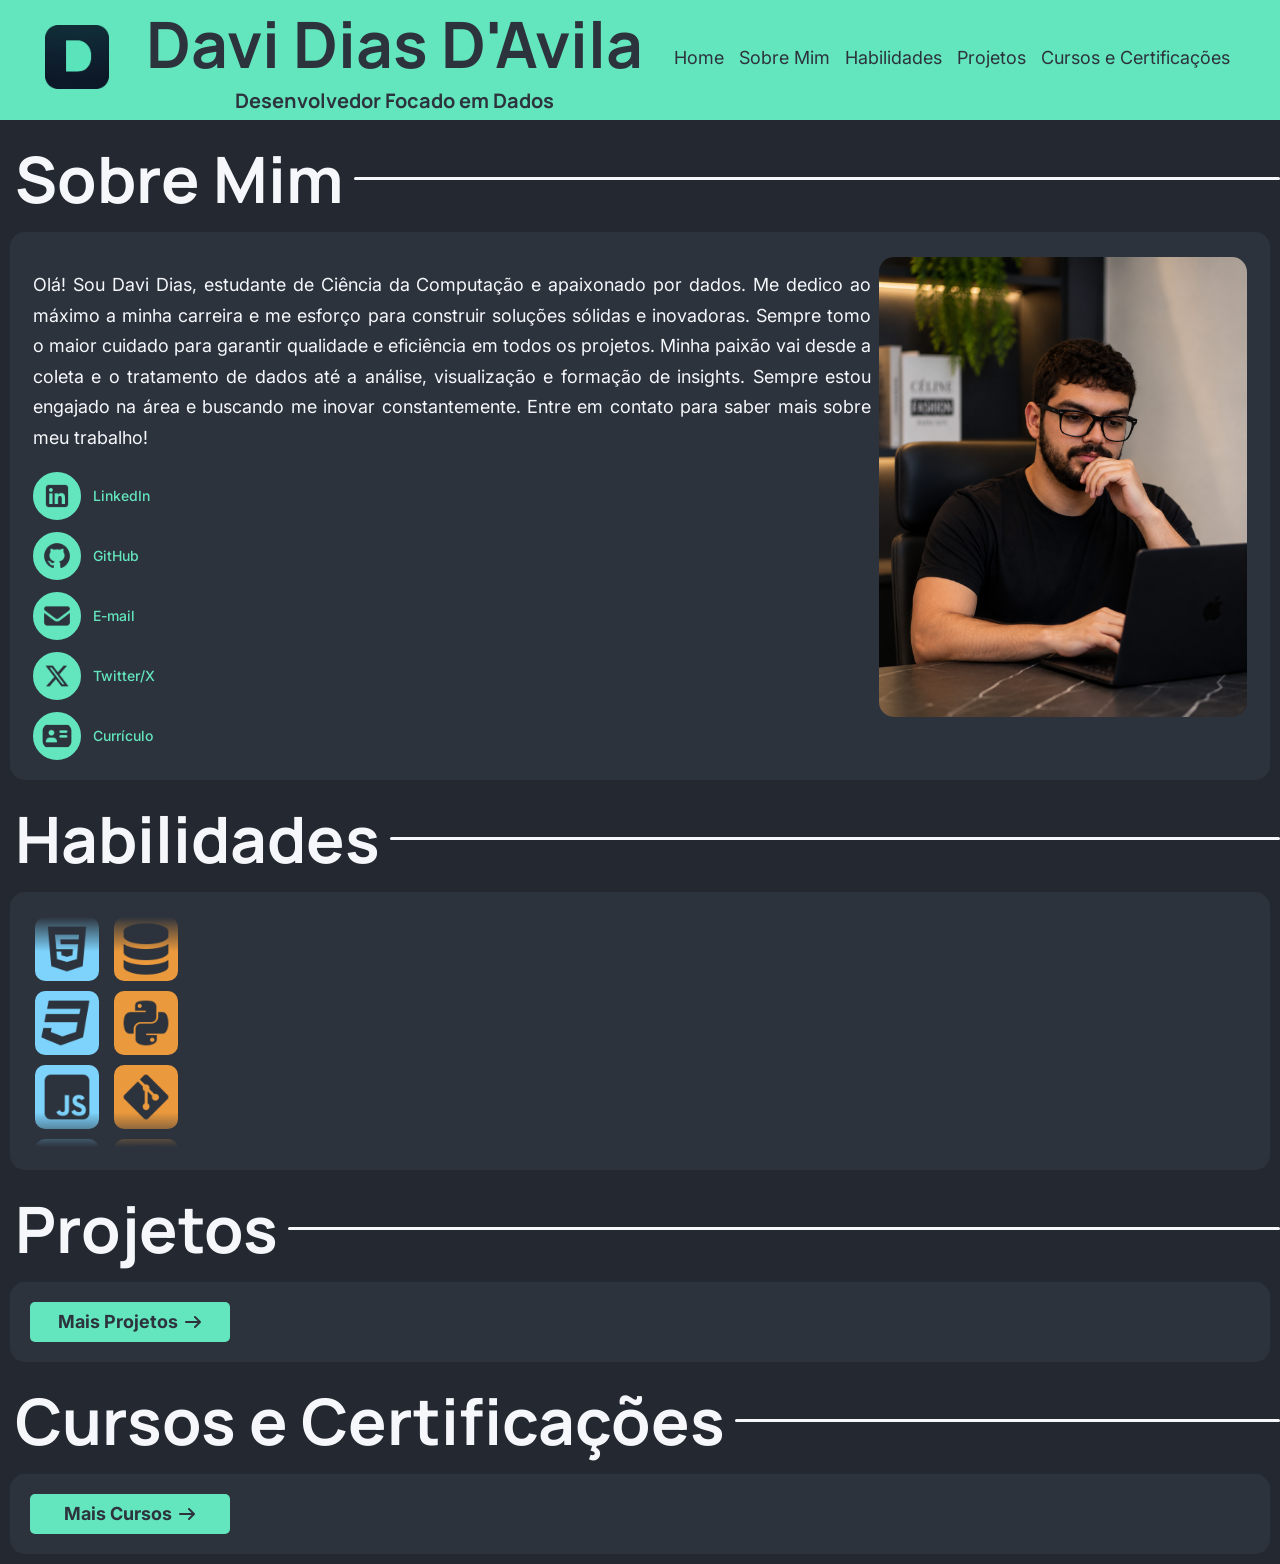
==== index.html @ 7c2f7d50 "Template basico da Home completo" ====
<!DOCTYPE html>
<html lang="en">
<head>
    <meta charset="UTF-8">
    <meta name="viewport" content="width=device-width, initial-scale=1.0">
    <link rel="preconnect" href="https://fonts.googleapis.com">
    <link rel="preconnect" href="https://fonts.gstatic.com" crossorigin>
    <link href="https://fonts.googleapis.com/css2?family=Inter:wght@400;500;600&family=Manrope:wght@400;500;600;700;800&display=swap" rel="stylesheet">
    
    <!-- Estilização Global -->
    <link rel="stylesheet" href="css/style.css">
    <!-- Estilização Cabeçalho -->
    <link rel="stylesheet" href="css/header.css">
    <!-- Estilização Conteúdo-->
     <link rel="stylesheet" href="css/content.css">
    
    <link rel="icon" href="assets/img/favicon.ico" type="image/png">
    <script src="js/script.js"></script>
    <title>Home - Davi Dias</title>
</head>
<body>
    <header>
        <div class="header-container">

            <img src="assets/img/Logo.png" alt="Logo" class="logo">
            
            <div class="title-container">    
                <h1 class="site-title">Davi Dias D'Avila</h1>
                <h2 class="site-subtitle">Desenvolvedor Focado em Dados</h2>
            </div>

                <ul class="links">
                    <li><a href="index.html">Home</a></li>
                    <li><a href="#about">Sobre Mim</a></li>
                    <li><a href="#skills">Habilidades</a></li>
                    <li><a href="#projects">Projetos</a></li>
                    <li><a href="#courses">Cursos e Certificações</a></li>
                </ul>

        </div>
    </header>
    <div class="section">
        <h1 id="about" class="section-title">Sobre Mim</h1>
    </div>
    

    <div class="container">

        <div class="about-container">
            <p> 
                Olá! Sou Davi Dias, estudante de Ciência da Computação e apaixonado por dados. 
                Me dedico ao máximo a minha carreira e me esforço para construir soluções sólidas e inovadoras.
                Sempre tomo o maior cuidado para garantir qualidade e eficiência em todos os projetos.
                Minha paixão vai desde a coleta e o tratamento de dados até a análise, visualização e formação de insights.
                Sempre estou engajado na área e buscando me inovar constantemente.
                Entre em contato para saber mais sobre meu trabalho!
            </p>

            <ul class="social-container">
                <li class="social-item">
                    <a
                        href="https://www.linkedin.com/in/davi-dias-davila-50b25a378/"
                        class="social-icon"
                        target="_blank"
                        rel="noopener noreferrer"
                        aria-label="LinkedIn"
                    >
                        <img src="assets/img/icons/linkedin_icon.png" alt="">
                        <span>LinkedIn</span>
                    </a>
                </li>

                <li class="social-item">
                    <a
                        href="https://github.com/Davi303004"
                        class="social-icon"
                        target="_blank"
                        rel="noopener noreferrer"
                        aria-label="GitHub"
                    >
                        <img src="assets/img/icons/github_icon.png" alt="">
                        <span>GitHub</span>
                    </a>
                </li>

                <li class="social-item">
                    <a
                        href="mailto:dddavila.dev@gmail.com"
                        class="social-icon"
                        aria-label="E-mail"
                    >
                        <img src="assets/img/icons/email_icon.png" alt="">
                        <span>E-mail</span>
                    </a>
                </li>

                <li class="social-item">
                    <a
                        href="https://x.com/39_DDDev"
                        class="social-icon"
                        target="_blank"
                        rel="noopener noreferrer"
                        aria-label="Twitter/X"
                    >
                        <img src="assets/img/icons/twitter_icon.png" alt="">
                        <span>Twitter/X</span>
                    </a>
                </li>

                <li class="social-item">
                    <a
                        href="assets/documents/Davi_Curriculum.pdf"
                        class="social-icon"
                        target="_blank"
                        rel="noopener noreferrer"
                        aria-label="Currículo"
                    >
                        <img src="assets/img/icons/curriculum_icon.png" alt="">
                        <span>Currículo</span>
                    </a>
                </li>

            </ul>
            
        </div>    
        <img src="assets/img/Pic.png" alt="Foto Davi Dias" class="profile-pic">
    </div>

    <div class="section">
        <h1 id="skills" class="section-title">Habilidades</h1>
    </div>

    <div class="container">

        <div class="container-slide">

            <!-- Coluna 1 -->
            <div class="icon-track">

                <div class="icon-group">
                    <img src="assets/img/icons/html_icon.png" alt="HTML">
                    <img src="assets/img/icons/css_icon.png" alt="CSS">
                    <img src="assets/img/icons/js_icon.png" alt="JavaScript">
                </div>

            <!-- Cópia -->
            <div class="icon-group" aria-hidden="true">
                <img src="assets/img/icons/html_icon.png" alt="">
                <img src="assets/img/icons/css_icon.png" alt="">
                <img src="assets/img/icons/js_icon.png" alt="">
            </div>

        </div>
        <!-- Coluna 2 -->
        <div class="icon-track reverse">

            <div class="icon-group">
                <img src="assets/img/icons/database_icon.png" alt="Database">
                <img src="assets/img/icons/python_icon.png" alt="Python">
                <img src="assets/img/icons/git_icon.png" alt="Git">
            </div>

            <!-- Cópia -->
            <div class="icon-group" aria-hidden="true">
                <img src="assets/img/icons/database_icon.png" alt="">
                <img src="assets/img/icons/python_icon.png" alt="">
                <img src="assets/img/icons/git_icon.png" alt="">
            </div>

        </div>

    </div>
    </div>

    <div class="section">
        <h1 id="projects" class="section-title">Projetos</h1>
    </div>

    <nav class="project-navbar"></nav>
    <div class="container">

        <button class="project-btn" id="redirect-project">Mais Projetos <img src="assets/img/arrow_black.png" alt="Seta"></button>
    </div>

    <div class="section">
        <h1 id="courses" class="section-title">Cursos e Certificações</h1>
    </div>

    <nav class="course-navbar"></nav>
    <div class="container">

        <button class="course-btn" id="redirect-course">Mais Cursos <img src="assets/img/arrow_black.png" alt="Seta"></button>
    </div>
</body>
</html>
---- css/style.css ----
/* Geral */

body{
    background-color: #232831;
    font-family: 'Inter', sans-serif;
    font-size: 18px;
    font-weight: 400;
    color: #f5f7fa;
    margin: 0;
}

/* Scrollbar */

::-webkit-scrollbar{
    width: 10px;
    background-color:#151A21;
}
::-webkit-scrollbar-thumb{
    background-color:#7DD3FC;
    border-radius: 5px;
}

/* Fontes e Tipografia */

h1{
    font-family: 'Manrope', sans-serif;
    font-size: 64px;
    font-weight: bold;
    margin: 0;
}
h2{
    font-family: 'Manrope', sans-serif;
    font-weight: bold;
    font-size: 20px;
    margin: 0;
}
p{
    font-family: 'Inter', sans-serif;
    font-size: 18px;
    font-weight: 400;
    line-height: 1.7;
}
---- css/header.css ----
/* Cabeçalho */

header{
    color: #2d333d;
    background-color: #63e6be;
    width: 100%;
    height: 110px;
    position: sticky;
    top: 0;
    padding: 10px 0;
    padding-top: 0;
    z-index: 1000;
}

.header-container{
    display:flex;
    align-items:center;
    justify-content:space-between;
    width: 100%;
    max-width: 1200px;
    margin: 0 auto;
    padding: 0;
}

.logo{
    margin: 5px;
    width: 64px;
    height: 64px;
    padding: 0;
}

.title-container{

    display:flex;
    flex-direction:column;
    justify-content:center;
    text-align:center;
}

ul.links{
    list-style-type: none;
    margin: 0;
    padding: 0;
}
.links li{
    display: inline-block;
    margin-right: 10px;
}
.links a{
    color: #2d333d;
    text-decoration:none;
    cursor:pointer;
}
.links a:hover {
    color:#143e40;
    font-style: bold;
    text-decoration:underline;
}
---- css/content.css ----
/* Conteúdo */

.section{
    margin: 15px 0 0 15px;
}

.section-title{
    display: flex;
    align-items: center;
    align-items: center;
    gap: 10px;
}

.section-title::after{
    content:"";
    height: 3px;
    background-color:#f5f7fa;
    flex:1;
    border-radius: 5px;
}

.container{
    background-color: #2d333d;
    border-radius: 15px;
    padding: 20px;
    display: flex;
    flex-direction: row;
    justify-content: space-between;
    align-items:stretch;
    flex-wrap: wrap;
    margin: 10px;
}

.course-btn, .project-btn{
    background-color:#63e6be;
    color:#2d333d;
    font-family: 'Inter', sans-serif;
    font-size: 18px;
    font-weight: bold;
    width: 200px;
    height: 40px;
    border-radius: 5px;
    border: none;
    cursor: pointer;
    align-items: center;
    justify-content: center;
    display: flex;
}
button img{
    width: 20px;
    height: 20px;
    margin-left: 5px;
}

button:hover{
    background-color:#224a3d;
    color:#f5f7fa;
    text-decoration: underline;
    border: 3px solid #f5f7fa;
}

/* Sobre Mim */

.about-container{
    flex:1;
    text-align:justify;
    margin: 0 3px 0 3px;
    display: flex;
    flex-direction: column;
}

.social-container{
    list-style: none;
    margin: 0;
    padding: 0;

    display: flex;
    flex-direction: column;
    align-items: flex-start;

    gap: 12px;
}

.social-item{
    margin: 0;
    padding: 0;
}

.social-icon{
    display: flex;
    align-items: center;

    gap: 12px;

    text-decoration: none;

    color: #63E6BE;

    font-family: 'Inter', sans-serif;
    font-size: 14px;
    font-weight: 500;
}
.social-icon img{
    width: 32px;
    height: 32px;

    padding: 6px;

    object-fit: contain;

    background-color:#63E6BE;

    border: 2px solid #63E6BE;
    border-radius: 50%;

    transition:
        background-color 0.2s ease,
        transform 0.2s ease;
}

.social-container p{
    margin: 0;
    padding: 0;
    font-family: 'Inter', sans-serif;
    font-size: 14px;
    font-weight: 400;
    color:#63e6be;
}

.profile-pic{
    margin: 5px 3px 3px 5px;
    float:right;
    width: 368px;
    height: 460px;
    border-radius: 15px;
}

/* Habilidades */

.container-slide {
    width: 75vw;
    height: 230px;

    margin: 5px 3px 3px 5px;
    float:right;

    display: flex;
    gap: 15px;

    overflow: hidden;

    mask-image: linear-gradient(
        to bottom,
        transparent,
        black 15%,
        black 85%,
        transparent
    );

}

.icon-track {
    display: flex;
    flex-direction: column;

    gap: 10px;

    flex-shrink: 0;

    animation: scroll-up 6s linear infinite;
}

.icon-group {
    display: flex;
    flex-direction: column;

    gap: 10px;

    flex-shrink: 0;
}

.icon-group img {
    width: 64px;
    height: 64px;

    object-fit: contain;

    border-radius: 10px;
}

.icon-track:first-child img {
    background-color: #7DD3FC;
}

.icon-track.reverse img {
    background-color: #EA993D;
}

@keyframes scroll-up {

    from {
        transform: translateY(0);
    }

    to {
        transform: translateY(calc(-50% - 5px));
    }

}

@keyframes scroll-down {

    from {
        transform: translateY(calc(-50% - 5px));
    }

    to {
        transform: translateY(0);
    }

}
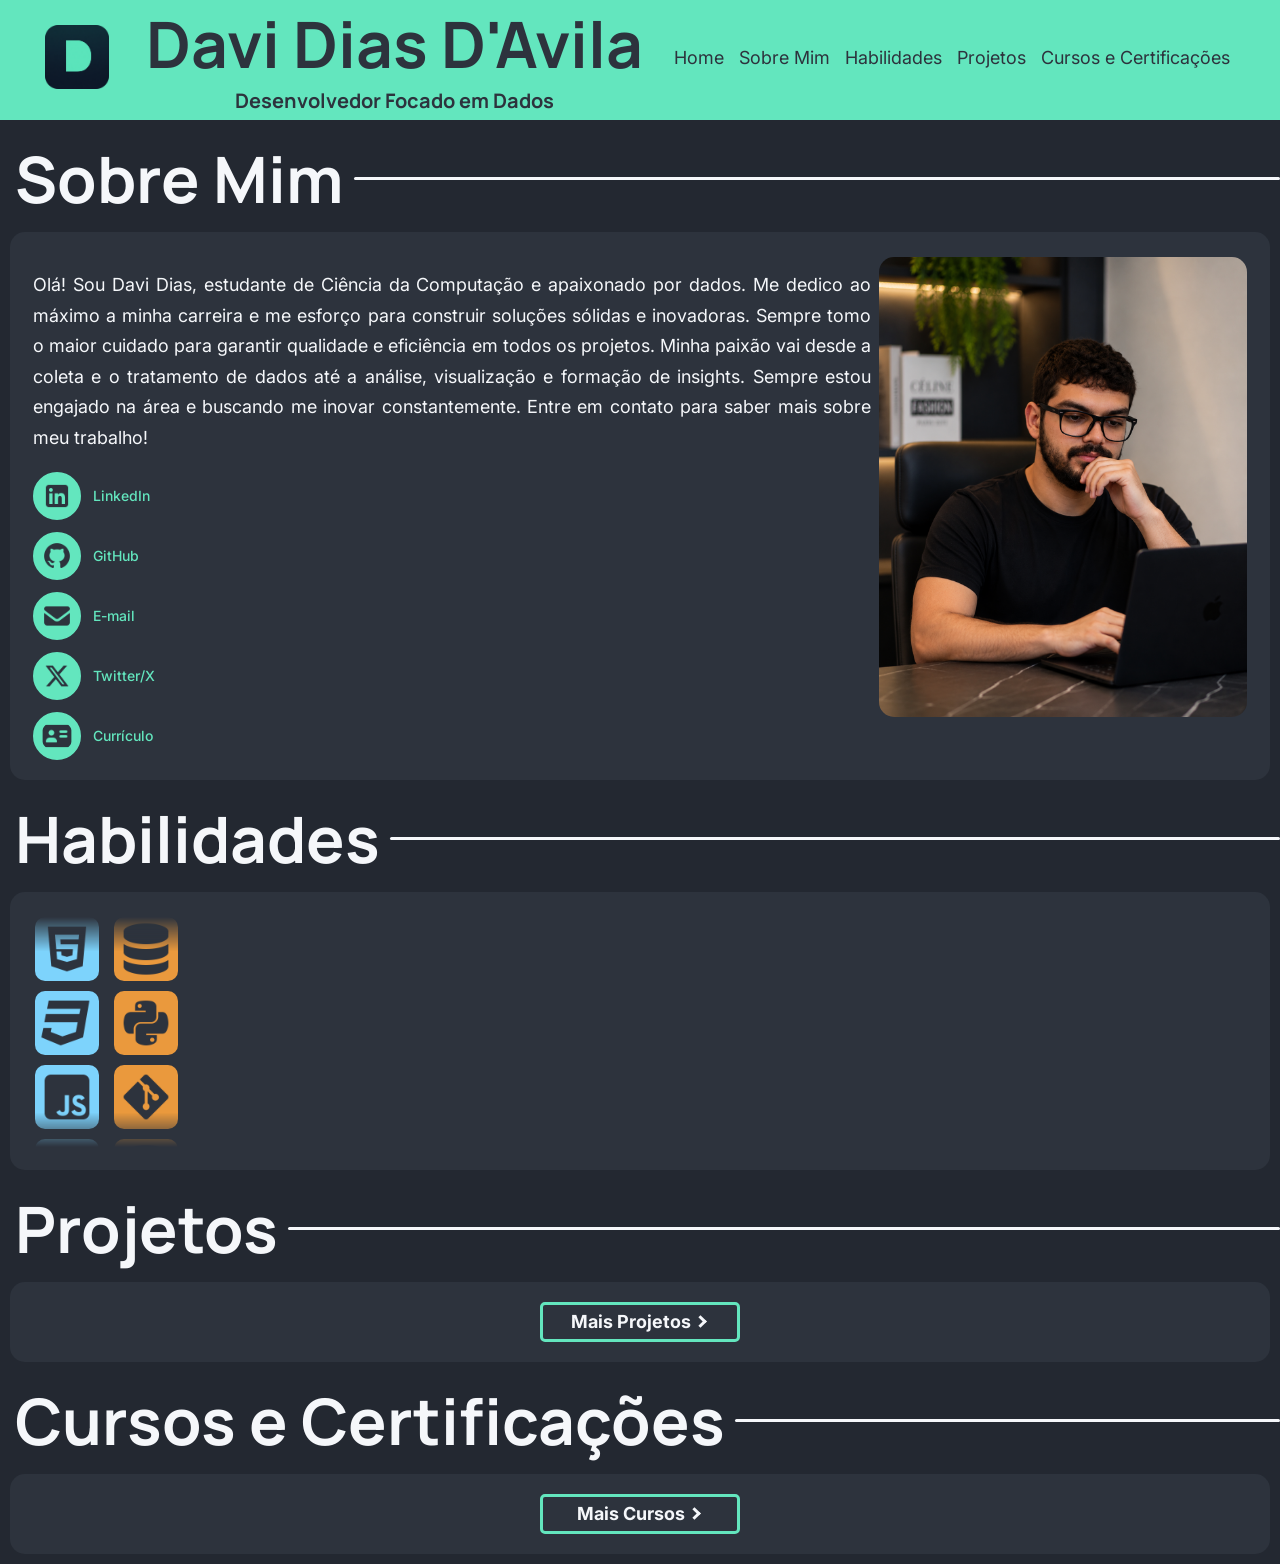
==== commit d8997175: "Ajuste na nomeclatura e preparação para inserção dos elementos dinâmicos." ====
--- a/index.html
+++ b/index.html
@@ -12,7 +12,7 @@
     <!-- Estilização Cabeçalho -->
     <link rel="stylesheet" href="css/header.css">
     <!-- Estilização Conteúdo-->
-     <link rel="stylesheet" href="css/content.css">
+     <link rel="stylesheet" href="css/home_content.css">
     
     <link rel="icon" href="assets/img/favicon.ico" type="image/png">
     <script src="js/script.js"></script>
@@ -177,9 +177,13 @@
     </div>
 
     <nav class="project-navbar"></nav>
-    <div class="container">
-
-        <button class="project-btn" id="redirect-project">Mais Projetos <img src="assets/img/arrow_black.png" alt="Seta"></button>
+    <div id="project-container" class="container">
+        <!-- JavaScript irá inserir os Projetos aqui! -->
+
+        <div class="btn-container">
+            <button class="btn" id="btn-project">Mais Projetos <i class="arrow right"></i></button>
+        </div>
+        
     </div>
 
     <div class="section">
@@ -187,9 +191,12 @@
     </div>
 
     <nav class="course-navbar"></nav>
-    <div class="container">
-
-        <button class="course-btn" id="redirect-course">Mais Cursos <img src="assets/img/arrow_black.png" alt="Seta"></button>
+    <div id="course-container" class="container">
+        <!-- JavaScript irá inserir os certificados aqui! -->
+
+        <div class="btn-container">
+            <button class="btn" id="btn-course">Mais Cursos <i class="arrow right"></i></button>
+        </div>
     </div>
 </body>
 </html>
--- a/css/style.css
+++ b/css/style.css
@@ -39,4 +39,55 @@
     font-size: 18px;
     font-weight: 400;
     line-height: 1.7;
+}
+
+.btn-container{
+    display: flex;
+    justify-content: center;
+    align-items: center;
+    width:100%;
+}
+
+
+.btn{
+    background-color: transparent;
+    color:#f5f7fa;
+    font-family: 'Inter', sans-serif;
+    font-size: 18px;
+    font-weight: bold;
+    width: 200px;
+    height: 40px;
+    border-radius: 5px;
+    border: 3px solid #63e6be;
+    cursor: pointer;
+    align-items: center;
+    justify-content: center;
+    display: flex;
+
+    transition:
+        background-color 0.2s ease,
+        color 0.2s ease,
+        transform 0.2s ease;
+}
+.arrow{
+  border: 3px solid #f5f7fa;
+  border-width: 0 3px 3px 0;
+  display: inline-block;
+  padding: 3px;
+  margin: 5px;
+}
+
+.right{
+  transform: rotate(-45deg);
+  -webkit-transform: rotate(-45deg);
+}
+
+.btn:hover{
+    background-color:#63e6be;
+    color:#2d333d;
+    border: none;
+}
+.btn:hover .arrow{
+    border: 3px solid #2d333d;
+    border-width: 0 3px 3px 0;
 }
--- a/css/home_content.css
+++ b/css/home_content.css
@@ -0,0 +1,201 @@
+/* Conteúdo */
+
+.section{
+    margin: 15px 0 0 15px;
+}
+
+.section-title{
+    display: flex;
+    align-items: center;
+    align-items: center;
+    gap: 10px;
+}
+
+.section-title::after{
+    content:"";
+    height: 3px;
+    background-color:#f5f7fa;
+    flex:1;
+    border-radius: 5px;
+}
+
+.container{
+    background-color: #2d333d;
+    border-radius: 15px;
+    padding: 20px;
+    display: flex;
+    flex-direction: row;
+    justify-content: space-between;
+    align-items:stretch;
+    flex-wrap: wrap;
+    margin: 10px;
+}
+
+
+/* Sobre Mim */
+
+.about-container{
+    flex:1;
+    text-align:justify;
+    margin: 0 3px 0 3px;
+    display: flex;
+    flex-direction: column;
+}
+
+.social-container{
+    list-style: none;
+    margin: 0;
+    padding: 0;
+
+    display: flex;
+    flex-direction: column;
+    align-items: flex-start;
+
+    gap: 12px;
+}
+
+.social-item{
+    margin: 0;
+    padding: 0;
+}
+
+.social-icon{
+    display: flex;
+    align-items: center;
+
+    gap: 12px;
+
+    text-decoration: none;
+
+    color: #63E6BE;
+
+    font-family: 'Inter', sans-serif;
+    font-size: 14px;
+    font-weight: 500;
+}
+.social-icon img{
+    width: 32px;
+    height: 32px;
+
+    padding: 6px;
+
+    object-fit: contain;
+
+    background-color:#63E6BE;
+
+    border: 2px solid #63E6BE;
+    border-radius: 50%;
+
+    transition:
+        background-color 0.2s ease,
+        transform 0.2s ease;
+}
+
+.social-container p{
+    margin: 0;
+    padding: 0;
+    font-family: 'Inter', sans-serif;
+    font-size: 14px;
+    font-weight: 400;
+    color:#63e6be;
+}
+
+.profile-pic{
+    margin: 5px 3px 3px 5px;
+    float:right;
+    width: 368px;
+    height: 460px;
+    border-radius: 15px;
+}
+
+/* Habilidades */
+
+.container-slide {
+    width: 75vw;
+    height: 230px;
+
+    margin: 5px 3px 3px 5px;
+    float:right;
+
+    display: flex;
+    gap: 15px;
+
+    overflow: hidden;
+
+    mask-image: linear-gradient(
+        to bottom,
+        transparent,
+        black 15%,
+        black 85%,
+        transparent
+    );
+
+}
+
+.icon-track {
+    display: flex;
+    flex-direction: column;
+
+    gap: 10px;
+
+    flex-shrink: 0;
+
+    animation: scroll-up 6s linear infinite;
+}
+
+.icon-group {
+    display: flex;
+    flex-direction: column;
+
+    gap: 10px;
+
+    flex-shrink: 0;
+}
+
+.icon-group img {
+    width: 64px;
+    height: 64px;
+
+    object-fit: contain;
+
+    border-radius: 10px;
+}
+
+.icon-track:first-child img {
+    background-color: #7DD3FC;
+}
+
+.icon-track.reverse img {
+    background-color: #EA993D;
+}
+
+@keyframes scroll-up {
+
+    from {
+        transform: translateY(0);
+    }
+
+    to {
+        transform: translateY(calc(-50% - 5px));
+    }
+
+}
+
+@keyframes scroll-down {
+
+    from {
+        transform: translateY(calc(-50% - 5px));
+    }
+
+    to {
+        transform: translateY(0);
+    }
+
+}
+
+/* Projetos */
+
+
+
+/* Certificados */
+
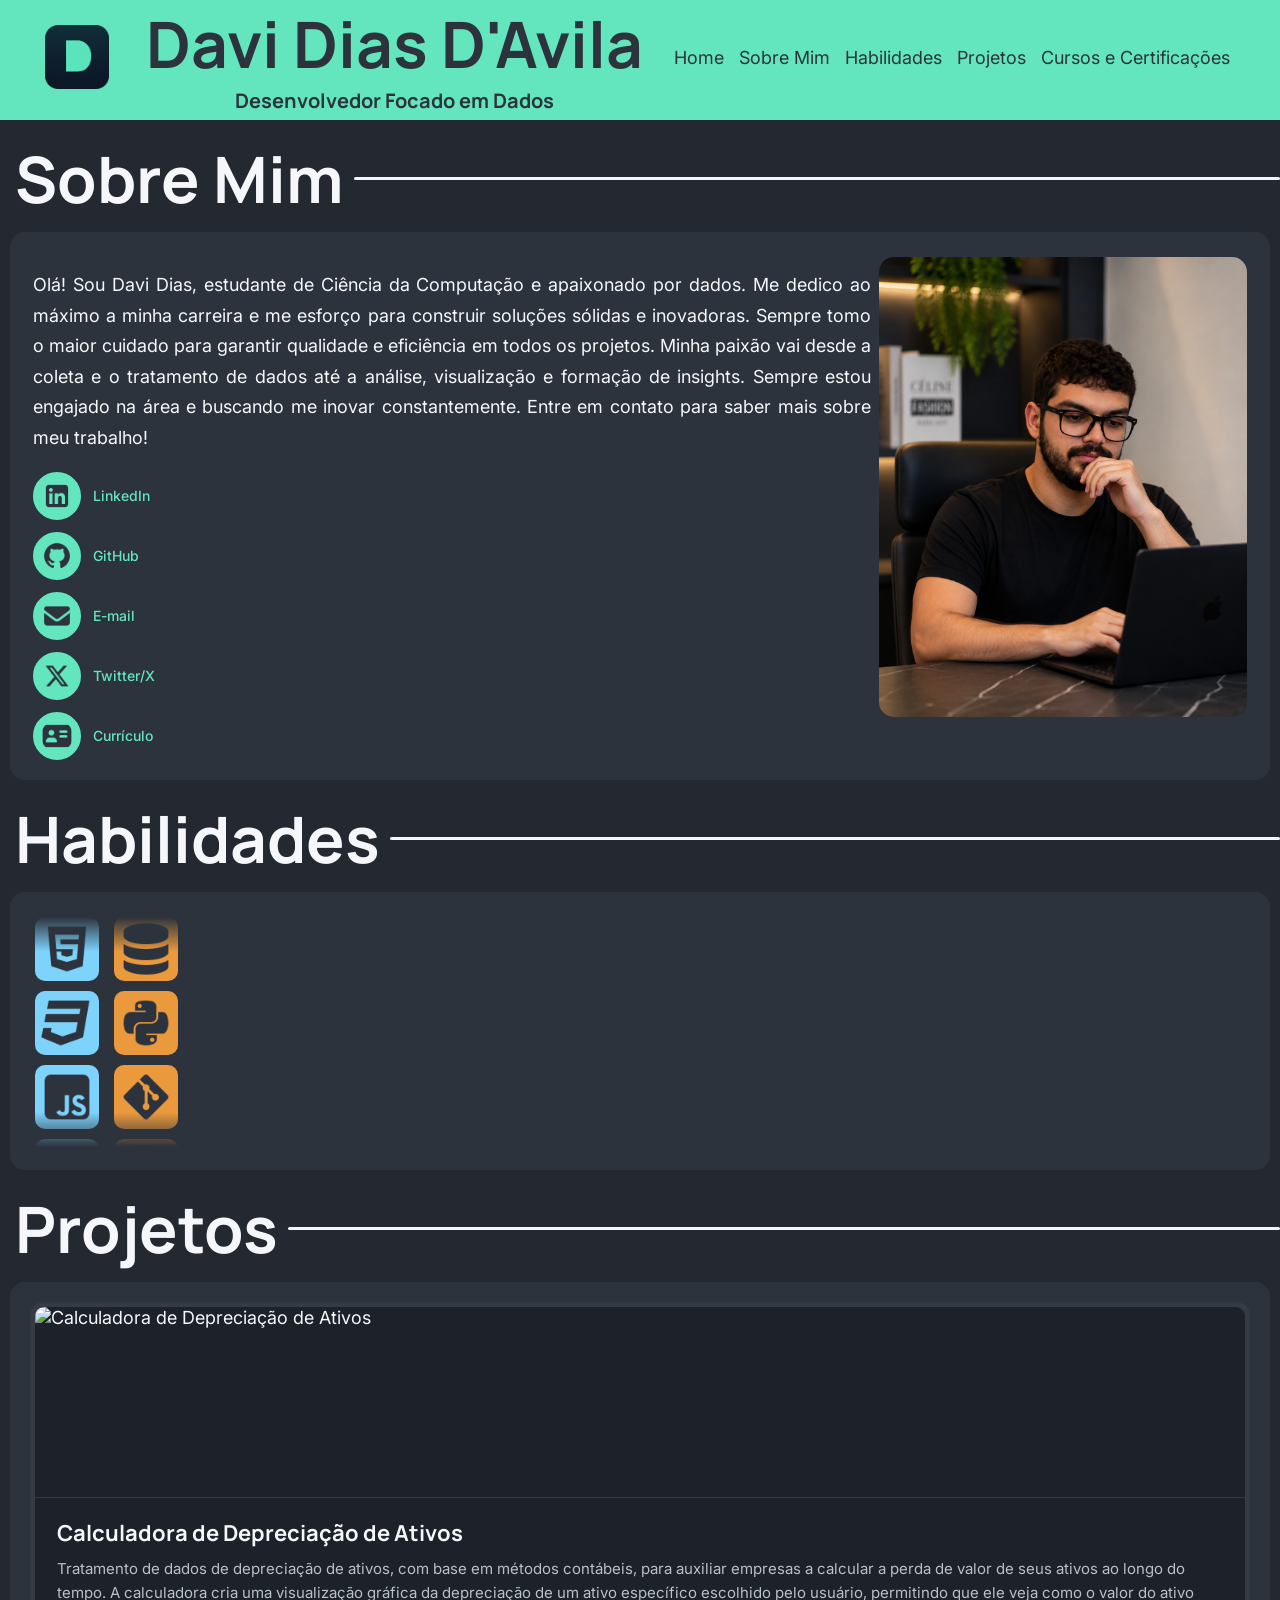
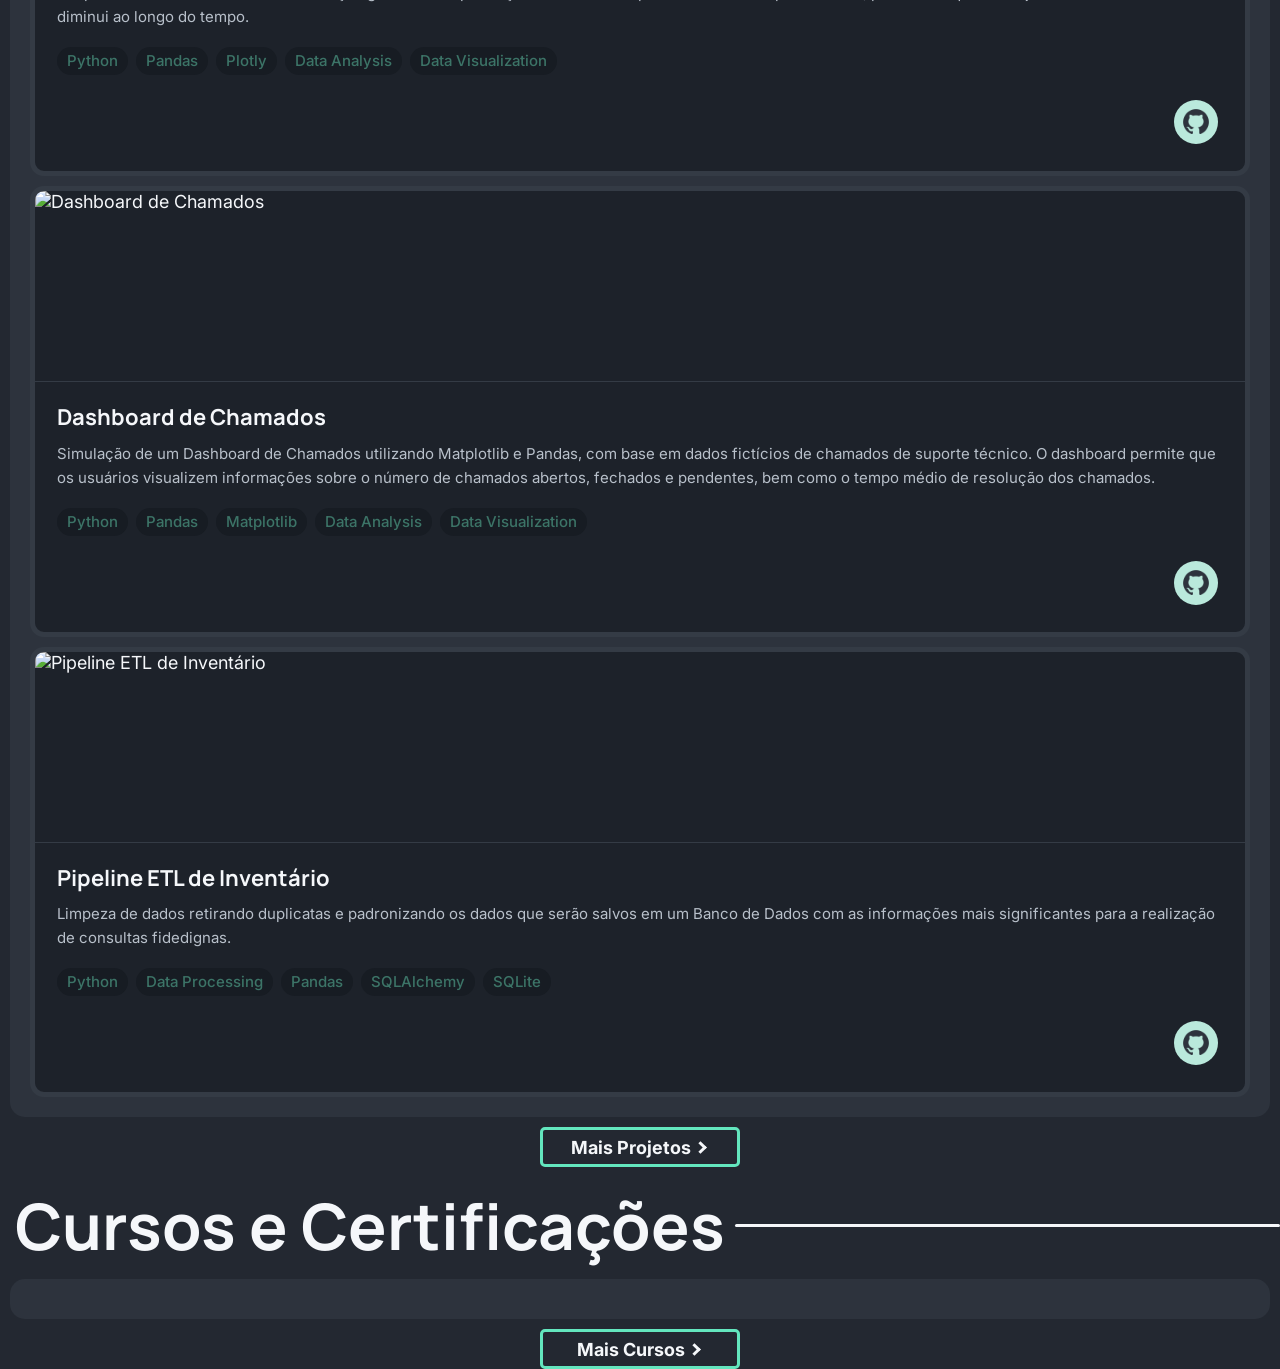
==== commit 003f64bb: "Feature inserção dos Projetos de forma Dinâmica na Home do Portfolio" ====
--- a/index.html
+++ b/index.html
@@ -15,7 +15,6 @@
      <link rel="stylesheet" href="css/home_content.css">
     
     <link rel="icon" href="assets/img/favicon.ico" type="image/png">
-    <script src="js/script.js"></script>
     <title>Home - Davi Dias</title>
 </head>
 <body>
@@ -176,27 +175,26 @@
         <h1 id="projects" class="section-title">Projetos</h1>
     </div>
 
-    <nav class="project-navbar"></nav>
     <div id="project-container" class="container">
         <!-- JavaScript irá inserir os Projetos aqui! -->
-
-        <div class="btn-container">
+    </div>
+
+    <div class="btn-container">
             <button class="btn" id="btn-project">Mais Projetos <i class="arrow right"></i></button>
-        </div>
-        
     </div>
 
     <div class="section">
         <h1 id="courses" class="section-title">Cursos e Certificações</h1>
     </div>
 
-    <nav class="course-navbar"></nav>
     <div id="course-container" class="container">
         <!-- JavaScript irá inserir os certificados aqui! -->
-
-        <div class="btn-container">
+    </div>
+    <div class="btn-container">
             <button class="btn" id="btn-course">Mais Cursos <i class="arrow right"></i></button>
-        </div>
-    </div>
+    </div>
+
+
+<script src="js/projects.js"></script>
 </body>
 </html>
--- a/css/style.css
+++ b/css/style.css
@@ -41,13 +41,14 @@
     line-height: 1.7;
 }
 
+/* Botão */
+
 .btn-container{
     display: flex;
     justify-content: center;
     align-items: center;
     width:100%;
 }
-
 
 .btn{
     background-color: transparent;
@@ -69,6 +70,7 @@
         color 0.2s ease,
         transform 0.2s ease;
 }
+
 .arrow{
   border: 3px solid #f5f7fa;
   border-width: 0 3px 3px 0;
@@ -76,7 +78,6 @@
   padding: 3px;
   margin: 5px;
 }
-
 .right{
   transform: rotate(-45deg);
   -webkit-transform: rotate(-45deg);
@@ -90,4 +91,100 @@
 .btn:hover .arrow{
     border: 3px solid #2d333d;
     border-width: 0 3px 3px 0;
-}+}
+
+/* Card */
+
+.card{
+    display: flex;
+    flex-direction: column;
+
+    background-color: #1D222A;
+
+    border: 5px solid #343B45;
+    border-radius: 14px;
+
+    overflow: hidden;
+
+    transition:
+        transform 0.25s ease,
+        border-color 0.25s ease,
+        background-color 0.25s ease;
+
+    min-width: 0;
+    max-width:fit-content;
+}
+
+.card:hover {
+    transform: translateY(-5px);
+
+    background-color: #222932;
+    border-color: #426B60;
+}
+
+.card img{
+    display: block;
+
+    width: 100%;
+    height: 190px;
+
+    object-fit: cover;
+
+    border-bottom: 1px solid #343B45;
+}
+
+.card-content{
+    display: flex;
+    flex-direction: column;
+    flex: 1;
+
+    padding: 22px;
+}
+
+.card-title{
+    margin: 0 0 10px;
+
+    color:#f5f7fa;
+    font-family: 'Manrope', sans-serif;
+    font-size: 22px;
+    font-weight: 700;
+
+    line-height: 1.25;
+}
+
+.card-content p{
+    margin: 0 0 18px;
+
+    color:#B8C0CA;
+    font-family: 'Inter', sans-serif;
+    font-size: 15px;
+    font-weight: 400;
+
+    line-height: 1.6;
+}
+
+.card-tags{
+    display: flex;
+    flex-wrap: wrap;
+    gap: 8px;
+
+    margin-top: auto;
+    margin-bottom: 20px;
+}
+.tag{
+    display: inline-flex;
+    align-items: center;
+    padding: 5px 10px;
+
+    background-color:#171C23;
+    border-radius: 999px;
+
+    color:#3C7467;
+    font-family: 'Inter', sans-serif;
+    font-size: 15px;
+    font-weight: 500;
+
+    line-height: 1.2;
+
+    white-space: nowrap;
+}
--- a/css/home_content.css
+++ b/css/home_content.css
@@ -195,7 +195,36 @@
 
 /* Projetos */
 
-
+#project-container{
+    justify-content:flex-start;
+    gap:10px;
+}
+
+.project-link {
+    display: flex;
+    justify-content: flex-end;
+
+    margin-top: auto;
+}
+
+.project-link img{
+    width: 32px;
+    height: 32px;
+
+    padding: 6px;
+    margin:5px;
+
+    object-fit: contain;
+
+    background-color:#BAE9DC;
+
+    border: none;
+    border-radius: 50%;
+
+    transition:
+        background-color 0.2s ease,
+        transform 0.2s ease;
+}
 
 /* Certificados */
 
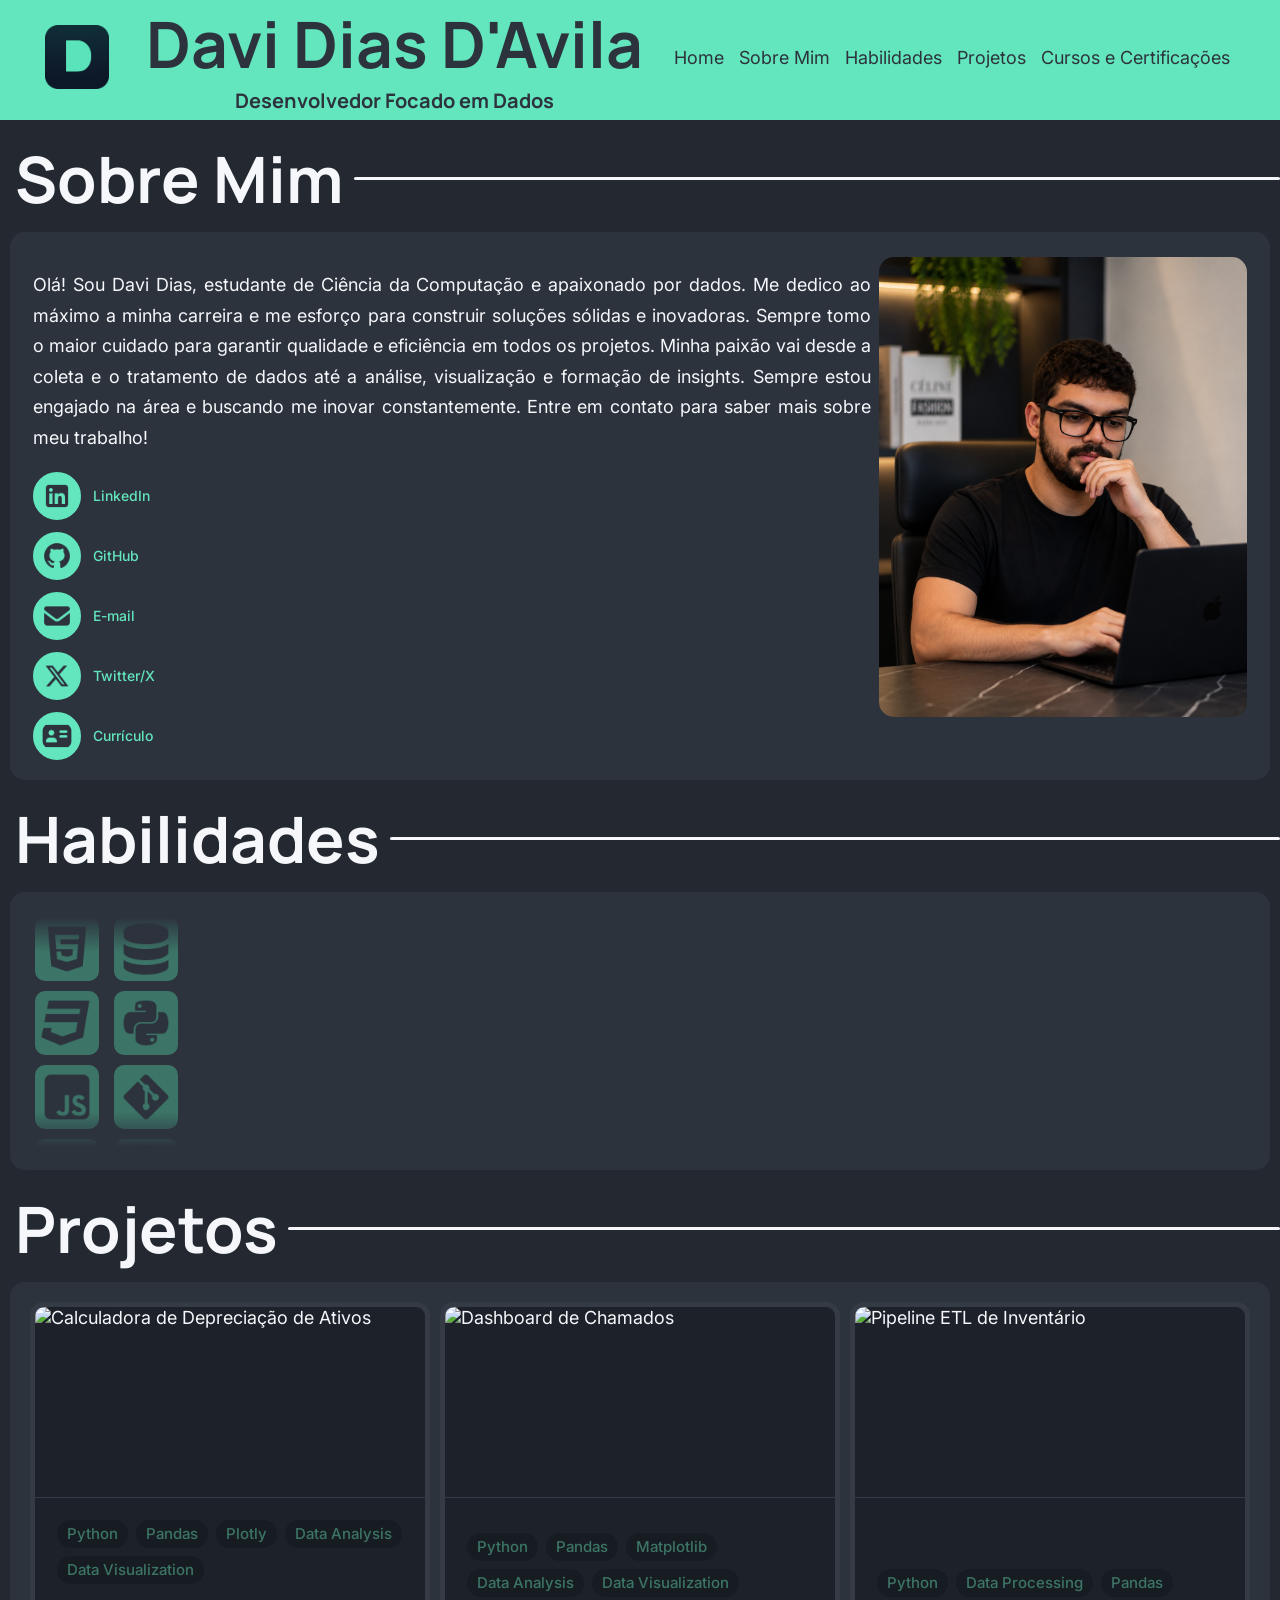
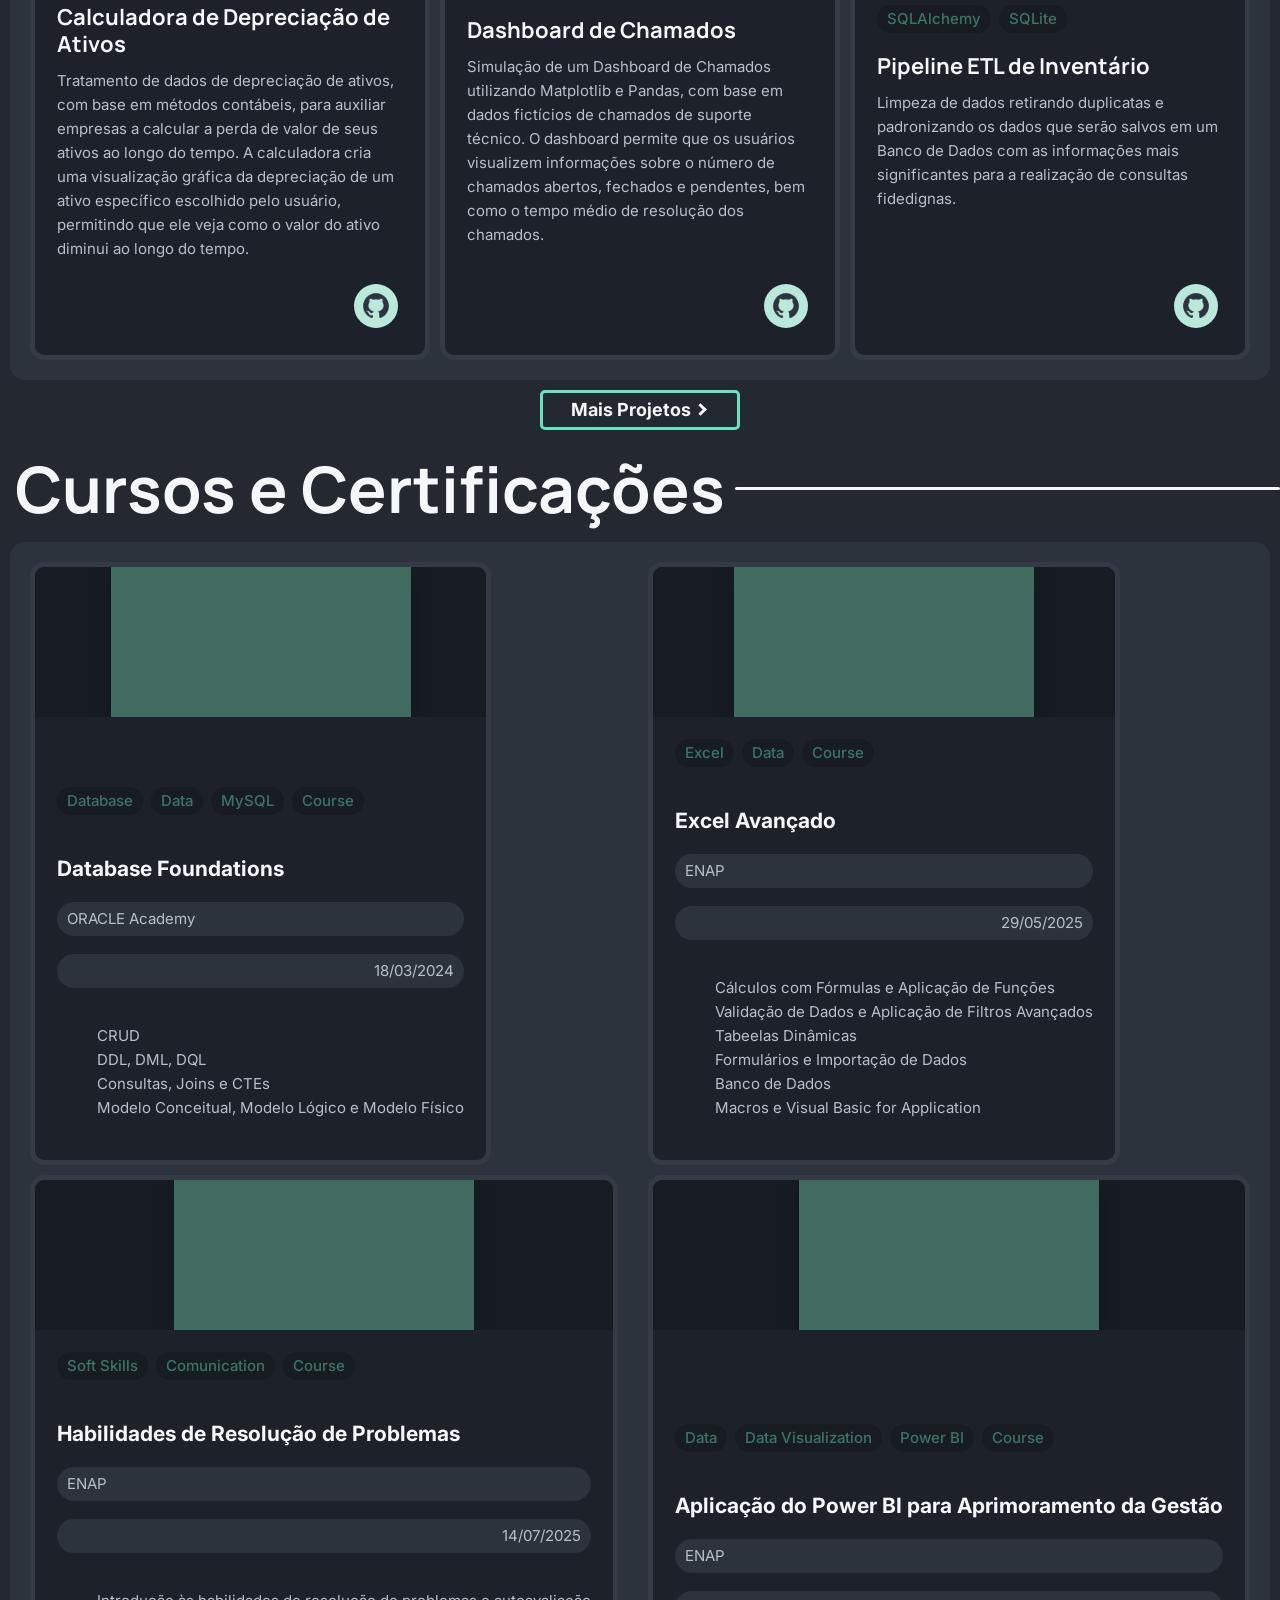
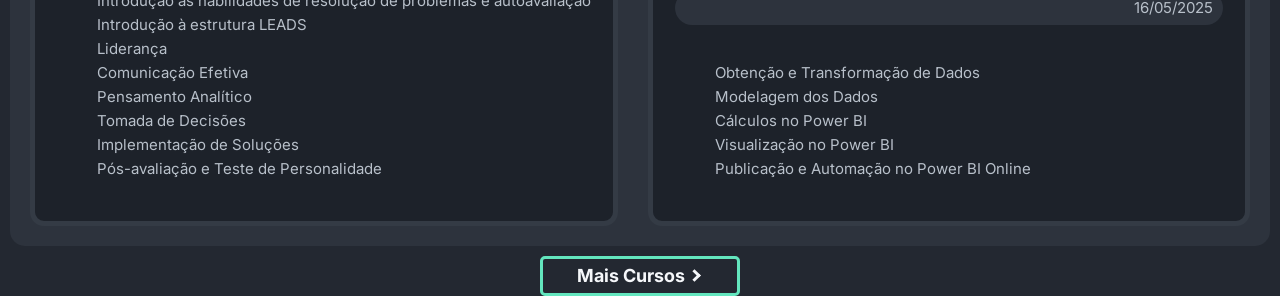
==== commit c5b930f3: "Feature Adição e Testes dos Certificados de forma Dinamica na página Home" ====
--- a/index.html
+++ b/index.html
@@ -180,7 +180,7 @@
     </div>
 
     <div class="btn-container">
-            <button class="btn" id="btn-project">Mais Projetos <i class="arrow right"></i></button>
+            <a href="/pages/projects.html" style="text-decoration:none;"><button class="btn" id="btn-project">Mais Projetos <i class="arrow right"></i></button></a>
     </div>
 
     <div class="section">
@@ -191,10 +191,10 @@
         <!-- JavaScript irá inserir os certificados aqui! -->
     </div>
     <div class="btn-container">
-            <button class="btn" id="btn-course">Mais Cursos <i class="arrow right"></i></button>
-    </div>
-
-
+            <a href="/pages/certificates.html" style="text-decoration:none;"><button class="btn" id="btn-course">Mais Cursos <i class="arrow right"></i></button></a>
+    </div>
+
+<script type="module" src="js/certificates.js"></script>
 <script src="js/projects.js"></script>
 </body>
 </html>
--- a/css/style.css
+++ b/css/style.css
@@ -16,7 +16,7 @@
     background-color:#151A21;
 }
 ::-webkit-scrollbar-thumb{
-    background-color:#7DD3FC;
+   background-color:#3C7467;
     border-radius: 5px;
 }
 
@@ -53,14 +53,19 @@
 .btn{
     background-color: transparent;
     color:#f5f7fa;
+
     font-family: 'Inter', sans-serif;
     font-size: 18px;
     font-weight: bold;
+
     width: 200px;
     height: 40px;
+
     border-radius: 5px;
     border: 3px solid #63e6be;
+
     cursor: pointer;
+
     align-items: center;
     justify-content: center;
     display: flex;
@@ -188,3 +193,17 @@
 
     white-space: nowrap;
 }
+
+/* Canvas */
+
+canvas{
+    display: block;
+
+    max-width: 100%;
+    max-height: 100%;
+
+    background-color:#426B60;
+
+    box-shadow:
+        0 8px 20px rgba(0, 0, 0, 0.25);
+}
--- a/css/home_content.css
+++ b/css/home_content.css
@@ -161,12 +161,8 @@
     border-radius: 10px;
 }
 
-.icon-track:first-child img {
-    background-color: #7DD3FC;
-}
-
-.icon-track.reverse img {
-    background-color: #EA993D;
+.icon-track img {
+    background-color: #3C7467;
 }
 
 @keyframes scroll-up {
@@ -196,8 +192,9 @@
 /* Projetos */
 
 #project-container{
-    justify-content:flex-start;
-    gap:10px;
+    display: grid;
+    grid-template-columns: auto auto auto;
+    gap: 10px;
 }
 
 .project-link {
@@ -228,3 +225,64 @@
 
 /* Certificados */
 
+#course-container{
+    display: grid;
+    grid-template-columns: auto auto;
+    gap: 10px;
+}
+
+.certificate{
+    display: flex;
+    align-items: center;
+    justify-content: center;
+
+    width: 100%;
+    background-color: #171C23;
+
+    overflow: hidden;
+}
+
+.certificate-date{
+    display: inline-flex;
+    justify-content: flex-end;
+    align-items: center;
+    padding: 5px 10px;
+
+    background-color:#2d333d;
+    border-radius: 999px;
+
+
+    font-size: 15px;
+    font-weight: 500;
+
+    line-height: 1.2;
+
+
+}
+.certificate-institution{
+    display: inline-flex;
+    justify-content: flex-start;
+    align-items: center;
+    padding: 5px 10px;
+
+    background-color:#2d333d;
+    border-radius: 999px;
+
+
+    font-size: 15px;
+    font-weight: 500;
+
+    line-height: 1.2;
+
+}
+.content{
+    list-style-type:none;
+    margin: 0;
+
+    color:#B8C0CA;
+    font-family: 'Inter', sans-serif;
+    font-size: 15px;
+    font-weight: 400;
+
+    line-height: 1.6;
+}
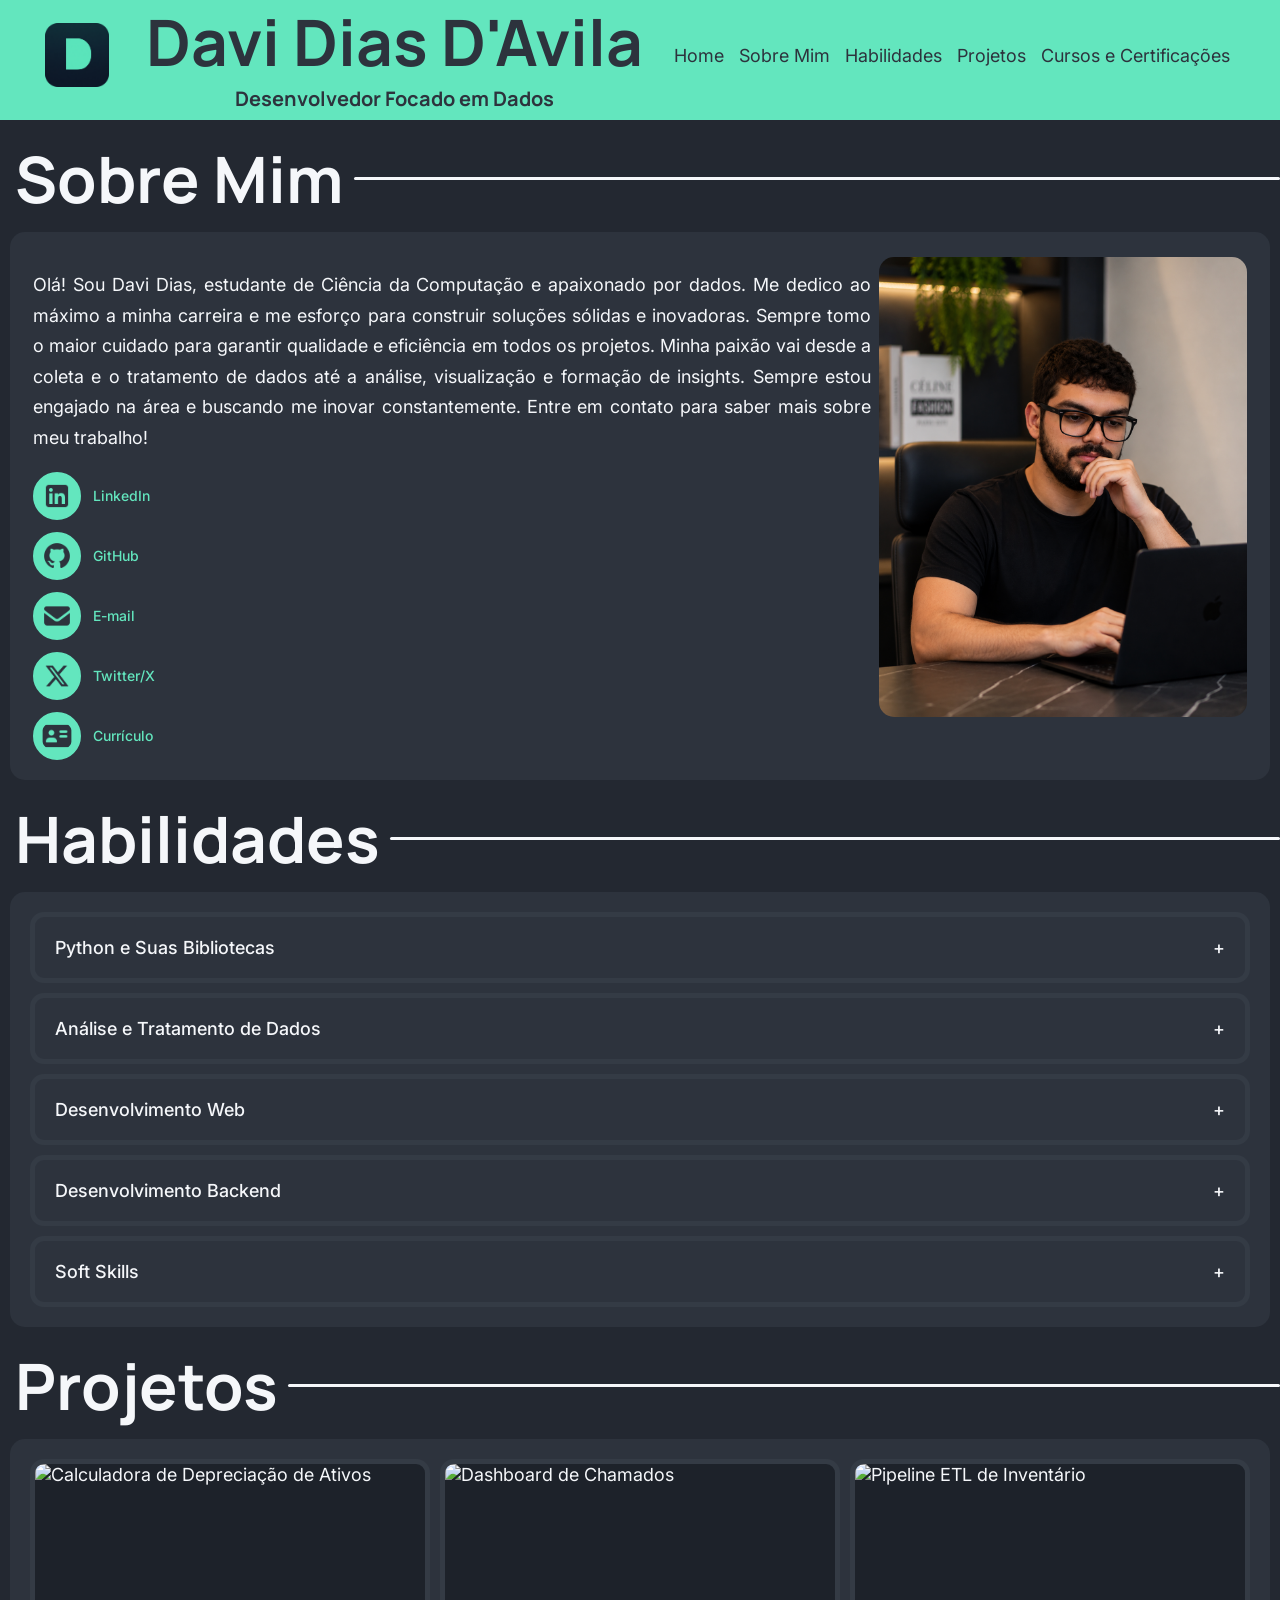
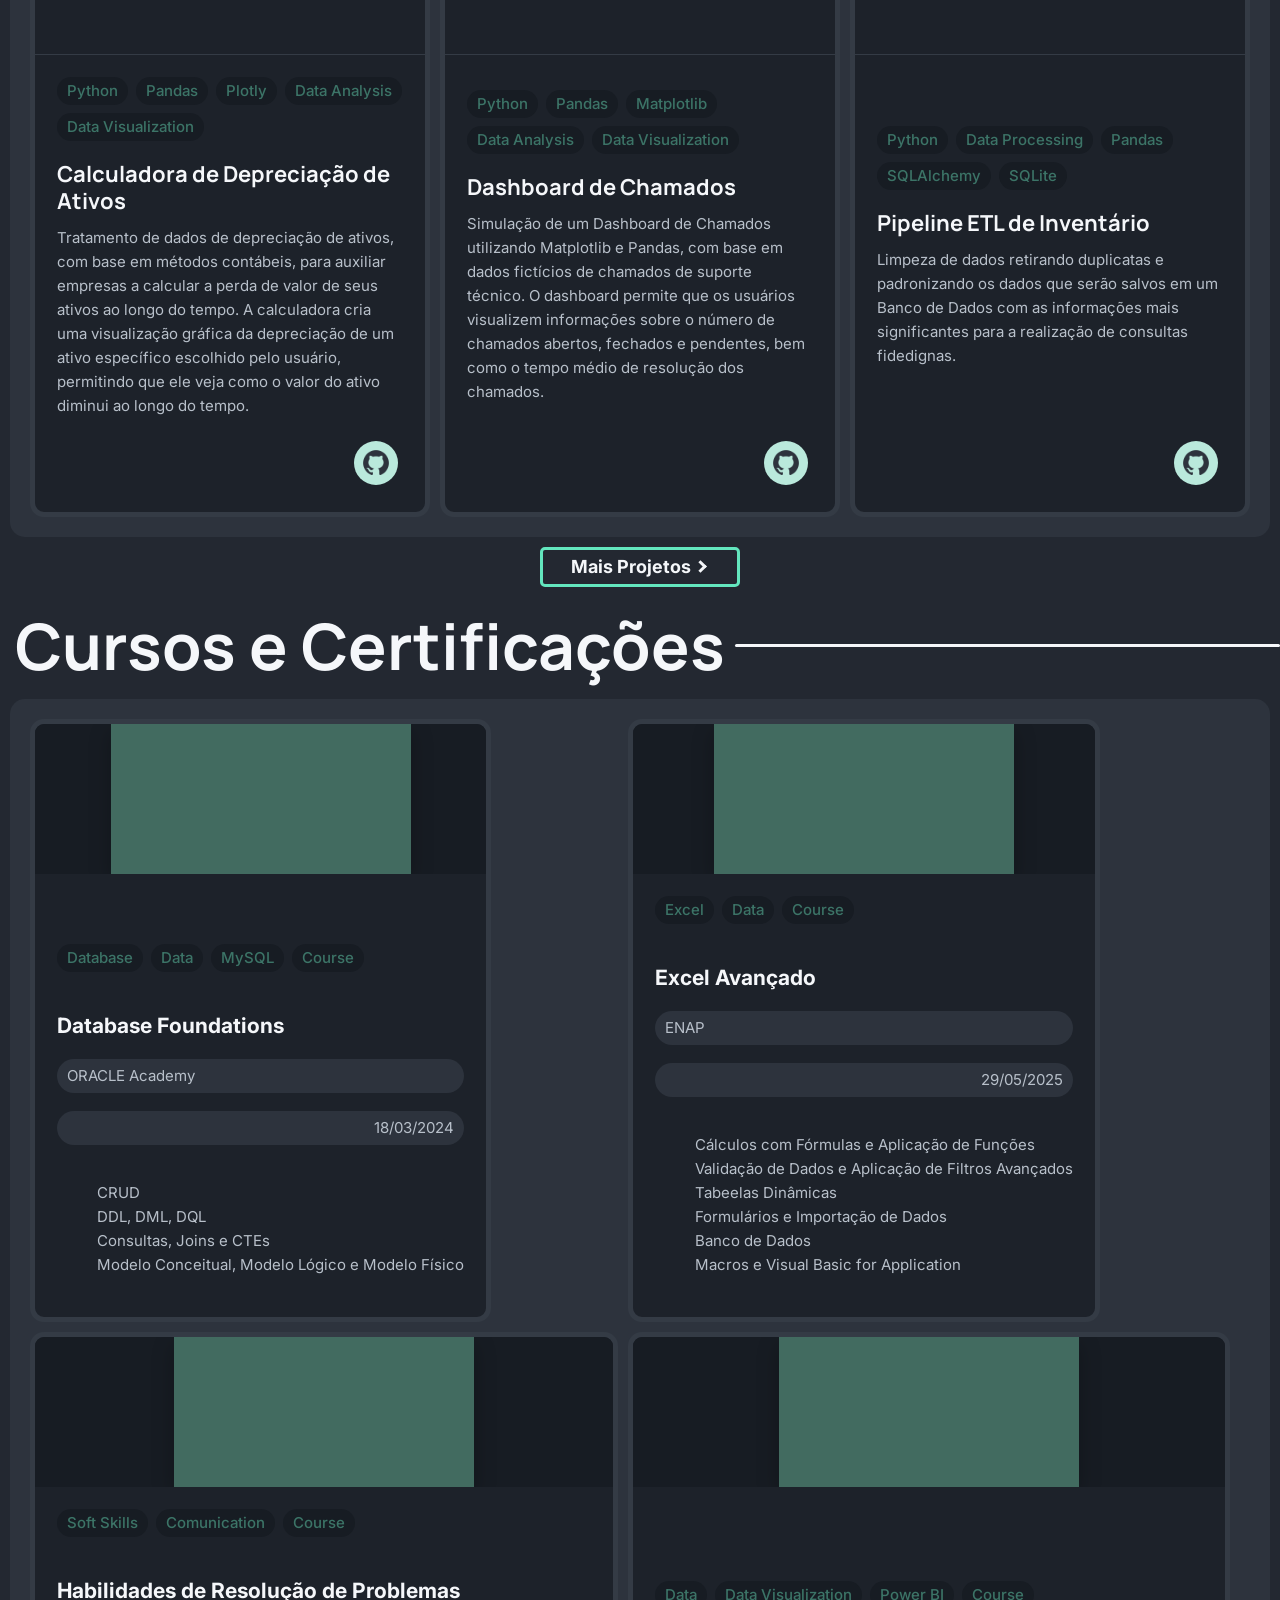
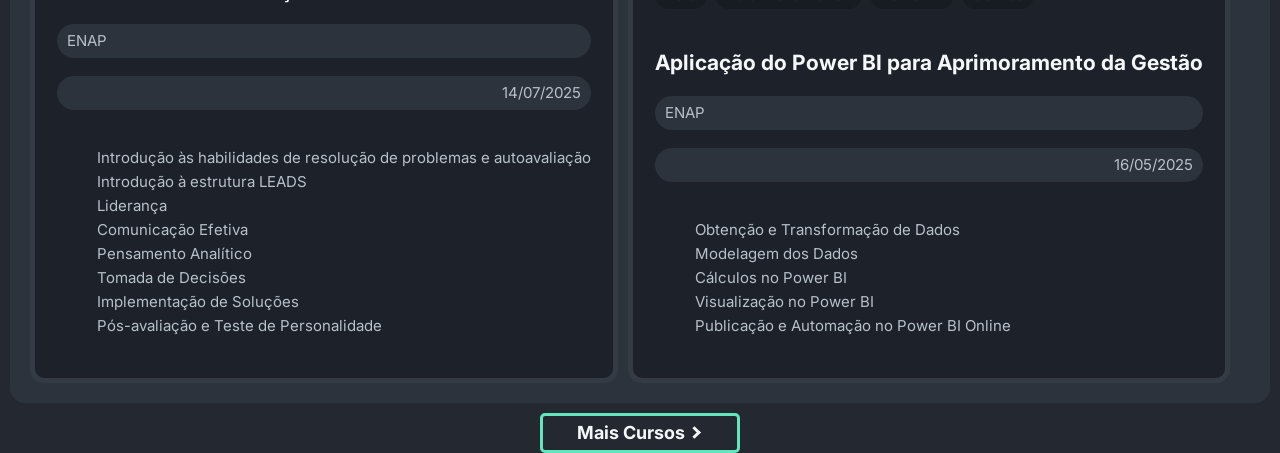
==== commit 01cbbf27: "Feature Adicionando Dinamicante as Skills e reconsiderando decisões anteriores de Design." ====
--- a/index.html
+++ b/index.html
@@ -1,5 +1,5 @@
 <!DOCTYPE html>
-<html lang="en">
+<html lang="pt-br">
 <head>
     <meta charset="UTF-8">
     <meta name="viewport" content="width=device-width, initial-scale=1.0">
@@ -129,46 +129,8 @@
         <h1 id="skills" class="section-title">Habilidades</h1>
     </div>
 
-    <div class="container">
+    <div id="skills-container" class="container">
 
-        <div class="container-slide">
-
-            <!-- Coluna 1 -->
-            <div class="icon-track">
-
-                <div class="icon-group">
-                    <img src="assets/img/icons/html_icon.png" alt="HTML">
-                    <img src="assets/img/icons/css_icon.png" alt="CSS">
-                    <img src="assets/img/icons/js_icon.png" alt="JavaScript">
-                </div>
-
-            <!-- Cópia -->
-            <div class="icon-group" aria-hidden="true">
-                <img src="assets/img/icons/html_icon.png" alt="">
-                <img src="assets/img/icons/css_icon.png" alt="">
-                <img src="assets/img/icons/js_icon.png" alt="">
-            </div>
-
-        </div>
-        <!-- Coluna 2 -->
-        <div class="icon-track reverse">
-
-            <div class="icon-group">
-                <img src="assets/img/icons/database_icon.png" alt="Database">
-                <img src="assets/img/icons/python_icon.png" alt="Python">
-                <img src="assets/img/icons/git_icon.png" alt="Git">
-            </div>
-
-            <!-- Cópia -->
-            <div class="icon-group" aria-hidden="true">
-                <img src="assets/img/icons/database_icon.png" alt="">
-                <img src="assets/img/icons/python_icon.png" alt="">
-                <img src="assets/img/icons/git_icon.png" alt="">
-            </div>
-
-        </div>
-
-    </div>
     </div>
 
     <div class="section">
@@ -194,7 +156,13 @@
             <a href="/pages/certificates.html" style="text-decoration:none;"><button class="btn" id="btn-course">Mais Cursos <i class="arrow right"></i></button></a>
     </div>
 
+<footer>
+    
+</footer>
+
+
+<script src="js/skills.js"></script>
 <script type="module" src="js/certificates.js"></script>
-<script src="js/projects.js"></script>
+<script type="module" src="js/projects.js"></script>
 </body>
 </html>
--- a/css/header.css
+++ b/css/header.css
@@ -17,6 +17,7 @@
     align-items:center;
     justify-content:space-between;
     width: 100%;
+    height: 110px;
     max-width: 1200px;
     margin: 0 auto;
     padding: 0;
--- a/css/home_content.css
+++ b/css/home_content.css
@@ -25,7 +25,7 @@
     padding: 20px;
     display: flex;
     flex-direction: row;
-    justify-content: space-between;
+    justify-content:flex-start;
     align-items:stretch;
     flex-wrap: wrap;
     margin: 10px;
@@ -109,85 +109,123 @@
 }
 
 /* Habilidades */
-
-.container-slide {
-    width: 75vw;
-    height: 230px;
-
-    margin: 5px 3px 3px 5px;
-    float:right;
-
-    display: flex;
-    gap: 15px;
+#skills-container{
+    display:flex;
+    flex-direction:column;
+    gap:10px;
+}
+
+.skill-category {
+    background-color: #2D333D;
+    border: 5px solid #343B45;
+    border-radius: 14px;
+
+    font-family: 'Inter', sans-serif;
+    font-weight: 500;
 
     overflow: hidden;
 
-    mask-image: linear-gradient(
-        to bottom,
-        transparent,
-        black 15%,
-        black 85%,
-        transparent
-    );
-
-}
-
-.icon-track {
+    transition:
+        border-color 0.3s ease,
+        transform 0.3s ease;
+}
+
+
+.skill-category:hover {
+    background-color:#171C23;
+    border-color: #426B60;
+
+    transform: translateY(-2px);
+}
+
+.skill-category[open] {
+    border-color: #63e6be;
+    
+    transition:
+        background-color 0.3s ease,
+        transform 0.3s ease;
+}
+
+.skill-category summary {
+    display: flex;
+
+    align-items: center;
+    justify-content: space-between;
+
+    padding: 20px;
+
+    cursor: pointer;
+
+    list-style: none;
+}
+
+.skill-category summary::-webkit-details-marker {
+    display: none;
+}
+
+.skills-list {
+    padding: 0 20px 20px;
+
+    font-family: 'Inter', sans-serif;
+    font-size: 15px;
+    font-weight: 400;
+
     display: flex;
     flex-direction: column;
 
     gap: 10px;
-
-    flex-shrink: 0;
-
-    animation: scroll-up 6s linear infinite;
-}
-
-.icon-group {
-    display: flex;
-    flex-direction: column;
-
-    gap: 10px;
-
-    flex-shrink: 0;
-}
-
-.icon-group img {
-    width: 64px;
-    height: 64px;
-
-    object-fit: contain;
-
-    border-radius: 10px;
-}
-
-.icon-track img {
-    background-color: #3C7467;
-}
-
-@keyframes scroll-up {
-
-    from {
-        transform: translateY(0);
-    }
-
-    to {
-        transform: translateY(calc(-50% - 5px));
-    }
-
-}
-
-@keyframes scroll-down {
-
-    from {
-        transform: translateY(calc(-50% - 5px));
-    }
-
-    to {
-        transform: translateY(0);
-    }
-
-}
+}
+
+.skill-item {
+    display: flex;
+    align-items: center;
+    gap: 20px;
+
+    width: 96%;
+    min-height: 42px;
+
+    margin: 0 10px 8px 0;
+    padding: 8px 12px;
+
+    background-color: #232831;
+    border-radius: 8px;
+
+    box-sizing: border-box;
+}
+
+.skill-name {
+    flex: 0 0 100px;
+
+    color:#f5f7fa;
+    font-weight: 500;
+}
+
+.progress-bar {
+    display: flex;
+    align-items: center;
+    justify-content: flex-end;
+
+    height: 100%;
+    min-width: 40px;
+
+    padding: 0 8px;
+
+    box-sizing: border-box;
+
+    background-color: #bae9dc;
+    color: #2d333d;
+
+    border-radius: 4px;
+
+    transition: width 0.5s ease;
+}
+
+.skill-level{
+    font-size: 14px;
+    font-weight: 500;
+    white-space: nowrap;
+}
+
 
 /* Projetos */
 
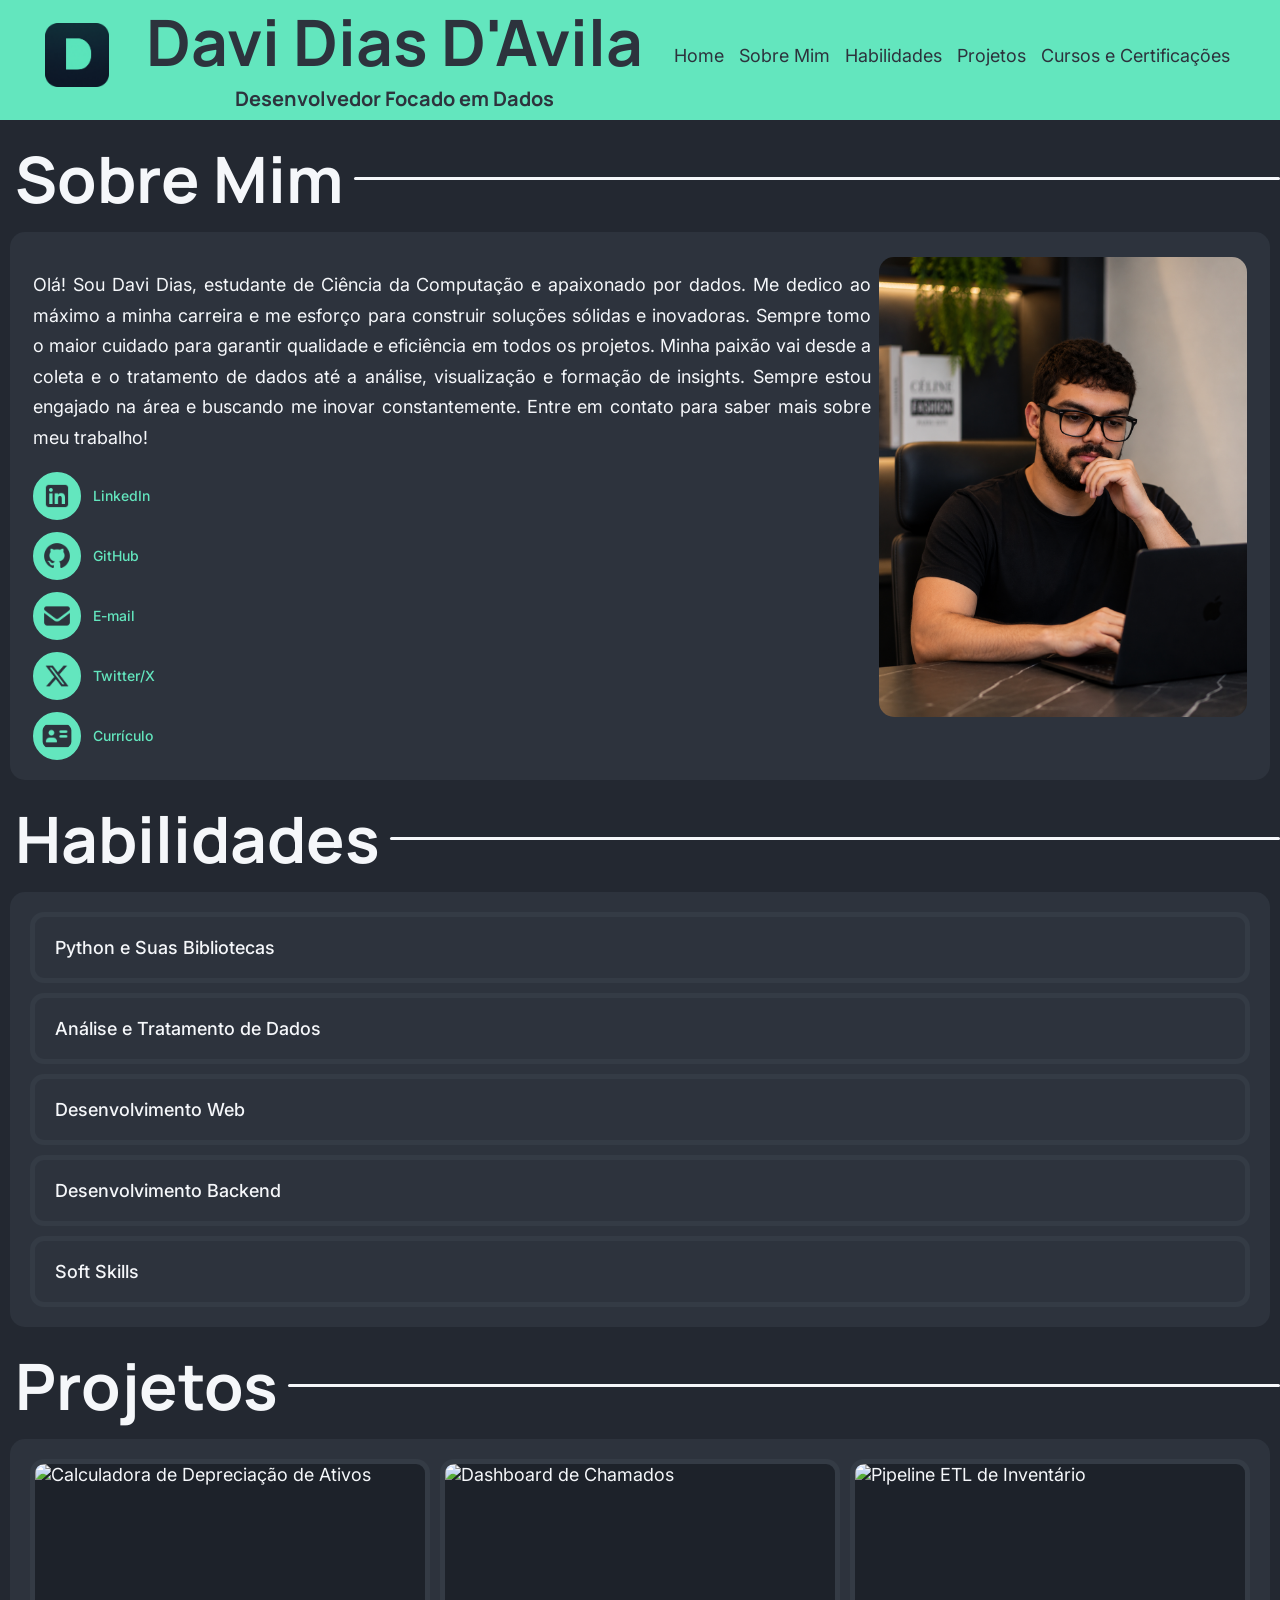
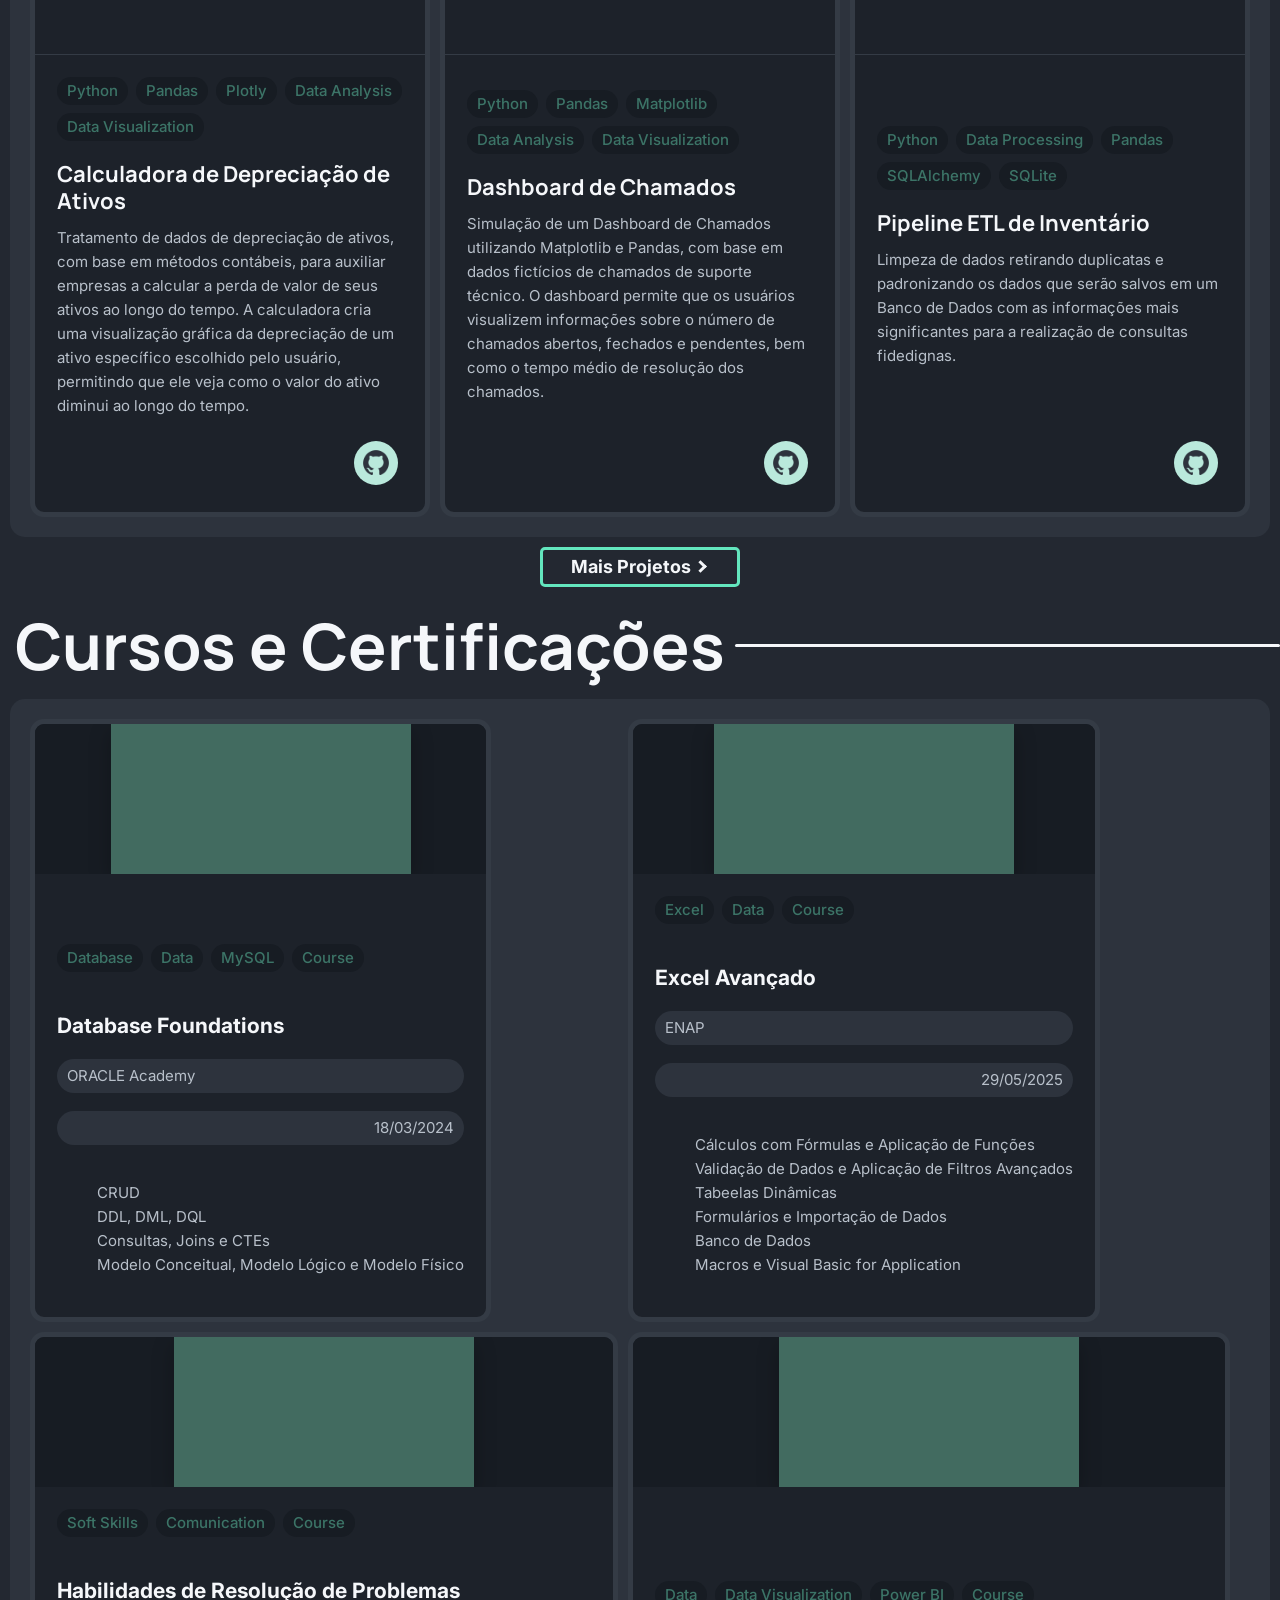
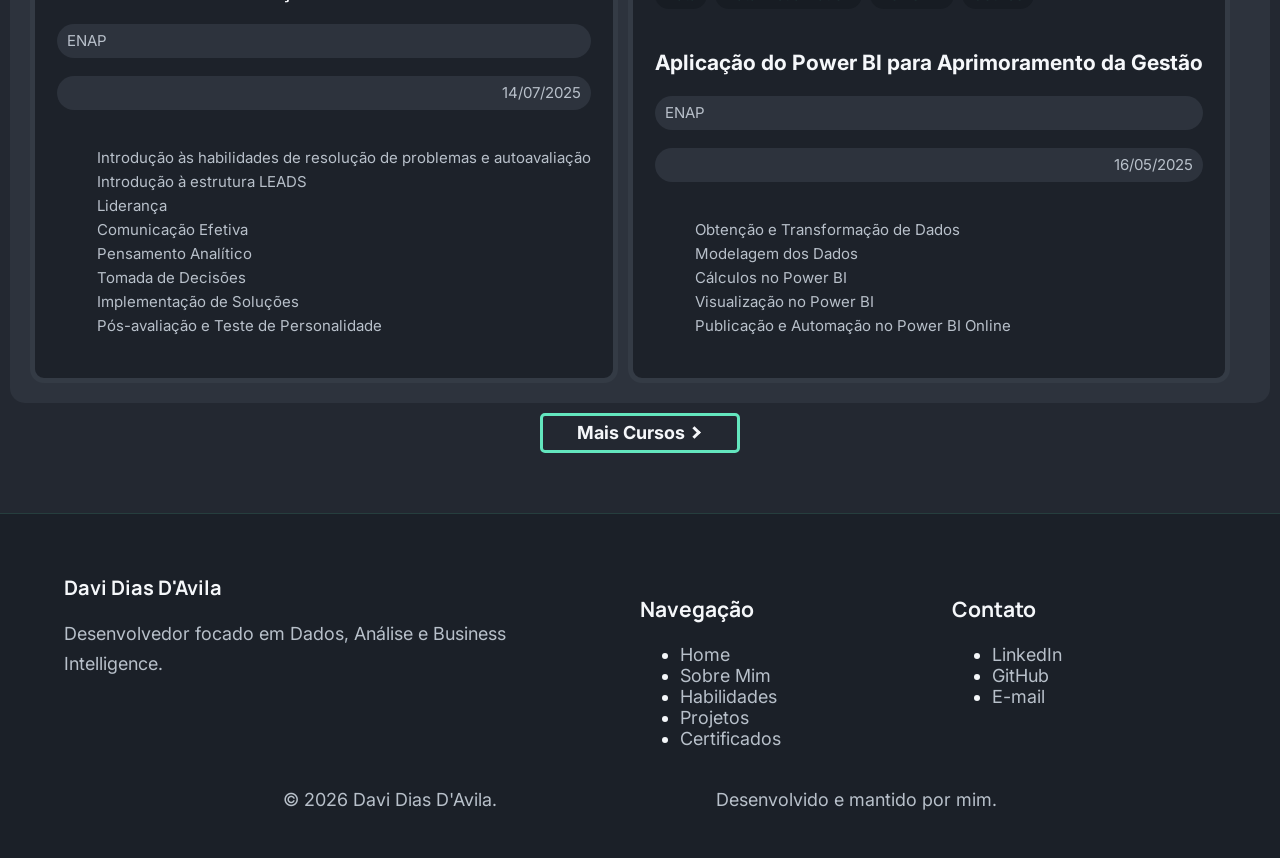
==== commit 11ec212b: "Separação de Componentes principais utilizados por mais de uma página" ====
--- a/index.html
+++ b/index.html
@@ -12,32 +12,19 @@
     <!-- Estilização Cabeçalho -->
     <link rel="stylesheet" href="css/header.css">
     <!-- Estilização Conteúdo-->
-     <link rel="stylesheet" href="css/home_content.css">
-    
+    <link rel="stylesheet" href="css/home_content.css">
+    <!-- Estilização Rodapé -->
+    <link rel="stylesheet" href="css/footer.css">
+
     <link rel="icon" href="assets/img/favicon.ico" type="image/png">
     <title>Home - Davi Dias</title>
 </head>
 <body>
-    <header>
-        <div class="header-container">
+    
+    <div id="header-container">
+        <!-- O conteúdo do cabeçalho será carregado aqui -->
+    </div>
 
-            <img src="assets/img/Logo.png" alt="Logo" class="logo">
-            
-            <div class="title-container">    
-                <h1 class="site-title">Davi Dias D'Avila</h1>
-                <h2 class="site-subtitle">Desenvolvedor Focado em Dados</h2>
-            </div>
-
-                <ul class="links">
-                    <li><a href="index.html">Home</a></li>
-                    <li><a href="#about">Sobre Mim</a></li>
-                    <li><a href="#skills">Habilidades</a></li>
-                    <li><a href="#projects">Projetos</a></li>
-                    <li><a href="#courses">Cursos e Certificações</a></li>
-                </ul>
-
-        </div>
-    </header>
     <div class="section">
         <h1 id="about" class="section-title">Sobre Mim</h1>
     </div>
@@ -130,7 +117,7 @@
     </div>
 
     <div id="skills-container" class="container">
-
+        <!-- JavaScript irá inserir as Skills aqui! -->
     </div>
 
     <div class="section">
@@ -142,7 +129,7 @@
     </div>
 
     <div class="btn-container">
-            <a href="/pages/projects.html" style="text-decoration:none;"><button class="btn" id="btn-project">Mais Projetos <i class="arrow right"></i></button></a>
+            <a href="./pages/projects.html" style="text-decoration:none;"><button class="btn" id="btn-project">Mais Projetos <i class="arrow right"></i></button></a>
     </div>
 
     <div class="section">
@@ -153,13 +140,17 @@
         <!-- JavaScript irá inserir os certificados aqui! -->
     </div>
     <div class="btn-container">
-            <a href="/pages/certificates.html" style="text-decoration:none;"><button class="btn" id="btn-course">Mais Cursos <i class="arrow right"></i></button></a>
+            <a href="./pages/certificates.html" style="text-decoration:none;"><button class="btn" id="btn-course">Mais Cursos <i class="arrow right"></i></button></a>
     </div>
 
-<footer>
-    
-</footer>
 
+    <div id="footer-container">
+        <!-- O conteúdo do rodapé será carregado aqui -->
+    </div>
+
+
+
+<script type="module" src="js/loader.js"></script>
 
 <script src="js/skills.js"></script>
 <script type="module" src="js/certificates.js"></script>
--- a/css/style.css
+++ b/css/style.css
@@ -194,6 +194,107 @@
     white-space: nowrap;
 }
 
+/* Card Projetos */
+
+#project-container{
+    display: grid;
+    grid-template-columns: auto auto auto;
+    padding: 20px;
+    gap: 10px;
+}
+
+.project-link {
+    display: flex;
+    justify-content: flex-end;
+
+    margin-top: auto;
+}
+
+.project-link img{
+    width: 32px;
+    height: 32px;
+
+    padding: 6px;
+    margin:5px;
+
+    object-fit: contain;
+
+    background-color:#BAE9DC;
+
+    border: none;
+    border-radius: 50%;
+
+    transition:
+        background-color 0.2s ease,
+        transform 0.2s ease;
+}
+
+/* Card Certificados */
+
+#course-container{
+    display: grid;
+    grid-template-columns: auto auto;
+
+    padding: 20px;
+    gap: 10px;
+}
+
+.certificate{
+    display: flex;
+    align-items: center;
+    justify-content: center;
+
+    width: 100%;
+    background-color: #171C23;
+
+    overflow: hidden;
+}
+
+.certificate-date{
+    display: inline-flex;
+    justify-content: flex-end;
+    align-items: center;
+    padding: 5px 10px;
+
+    background-color:#2d333d;
+    border-radius: 999px;
+
+
+    font-size: 15px;
+    font-weight: 500;
+
+    line-height: 1.2;
+
+
+}
+.certificate-institution{
+    display: inline-flex;
+    justify-content: flex-start;
+    align-items: center;
+    padding: 5px 10px;
+
+    background-color:#2d333d;
+    border-radius: 999px;
+
+
+    font-size: 15px;
+    font-weight: 500;
+
+    line-height: 1.2;
+
+}
+.content{
+    list-style-type:none;
+    margin: 0;
+
+    color:#B8C0CA;
+    font-family: 'Inter', sans-serif;
+    font-size: 15px;
+    font-weight: 400;
+
+    line-height: 1.6;
+}
+
 /* Canvas */
 
 canvas{
--- a/css/home_content.css
+++ b/css/home_content.css
@@ -227,100 +227,4 @@
 }
 
 
-/* Projetos */
-
-#project-container{
-    display: grid;
-    grid-template-columns: auto auto auto;
-    gap: 10px;
-}
-
-.project-link {
-    display: flex;
-    justify-content: flex-end;
-
-    margin-top: auto;
-}
-
-.project-link img{
-    width: 32px;
-    height: 32px;
-
-    padding: 6px;
-    margin:5px;
-
-    object-fit: contain;
-
-    background-color:#BAE9DC;
-
-    border: none;
-    border-radius: 50%;
-
-    transition:
-        background-color 0.2s ease,
-        transform 0.2s ease;
-}
-
-/* Certificados */
-
-#course-container{
-    display: grid;
-    grid-template-columns: auto auto;
-    gap: 10px;
-}
-
-.certificate{
-    display: flex;
-    align-items: center;
-    justify-content: center;
-
-    width: 100%;
-    background-color: #171C23;
-
-    overflow: hidden;
-}
-
-.certificate-date{
-    display: inline-flex;
-    justify-content: flex-end;
-    align-items: center;
-    padding: 5px 10px;
-
-    background-color:#2d333d;
-    border-radius: 999px;
-
-
-    font-size: 15px;
-    font-weight: 500;
-
-    line-height: 1.2;
-
-
-}
-.certificate-institution{
-    display: inline-flex;
-    justify-content: flex-start;
-    align-items: center;
-    padding: 5px 10px;
-
-    background-color:#2d333d;
-    border-radius: 999px;
-
-
-    font-size: 15px;
-    font-weight: 500;
-
-    line-height: 1.2;
-
-}
-.content{
-    list-style-type:none;
-    margin: 0;
-
-    color:#B8C0CA;
-    font-family: 'Inter', sans-serif;
-    font-size: 15px;
-    font-weight: 400;
-
-    line-height: 1.6;
-}
+
--- a/css/footer.css
+++ b/css/footer.css
@@ -0,0 +1,66 @@
+.site-footer {
+
+    display: grid;
+    grid-template-columns: auto;
+
+    background-color: #1B2028;
+
+    margin-top: 60px;
+    border-top: 1px solid rgba(99, 230, 190, 0.15);
+    padding: 60px 5% 25px;
+
+}
+
+.footer-container {
+
+    max-width: 1200px;
+
+    margin: 0 auto;
+
+    display: grid;
+
+    grid-template-columns:
+        2fr 1fr 1fr;
+
+    gap: 48px;
+
+}
+
+.footer-bottom{
+    display:flex;
+    flex-direction: row;
+    justify-content:space-evenly;
+}
+
+/* Tipografia */
+.site-footer h2,
+.site-footer h3 {
+
+    font-family:
+        'Manrope',
+        sans-serif;
+
+    color: #f5f7fa;
+
+}
+.site-footer p,
+.site-footer a {
+
+    font-family:
+        'Inter',
+        sans-serif;
+
+    color: #B8C0CA;
+
+}
+.site-footer a {
+
+    text-decoration: none;
+    transition: color 0.2s ease;
+
+}
+.site-footer a:hover {
+
+    color: #426B60;
+
+}
